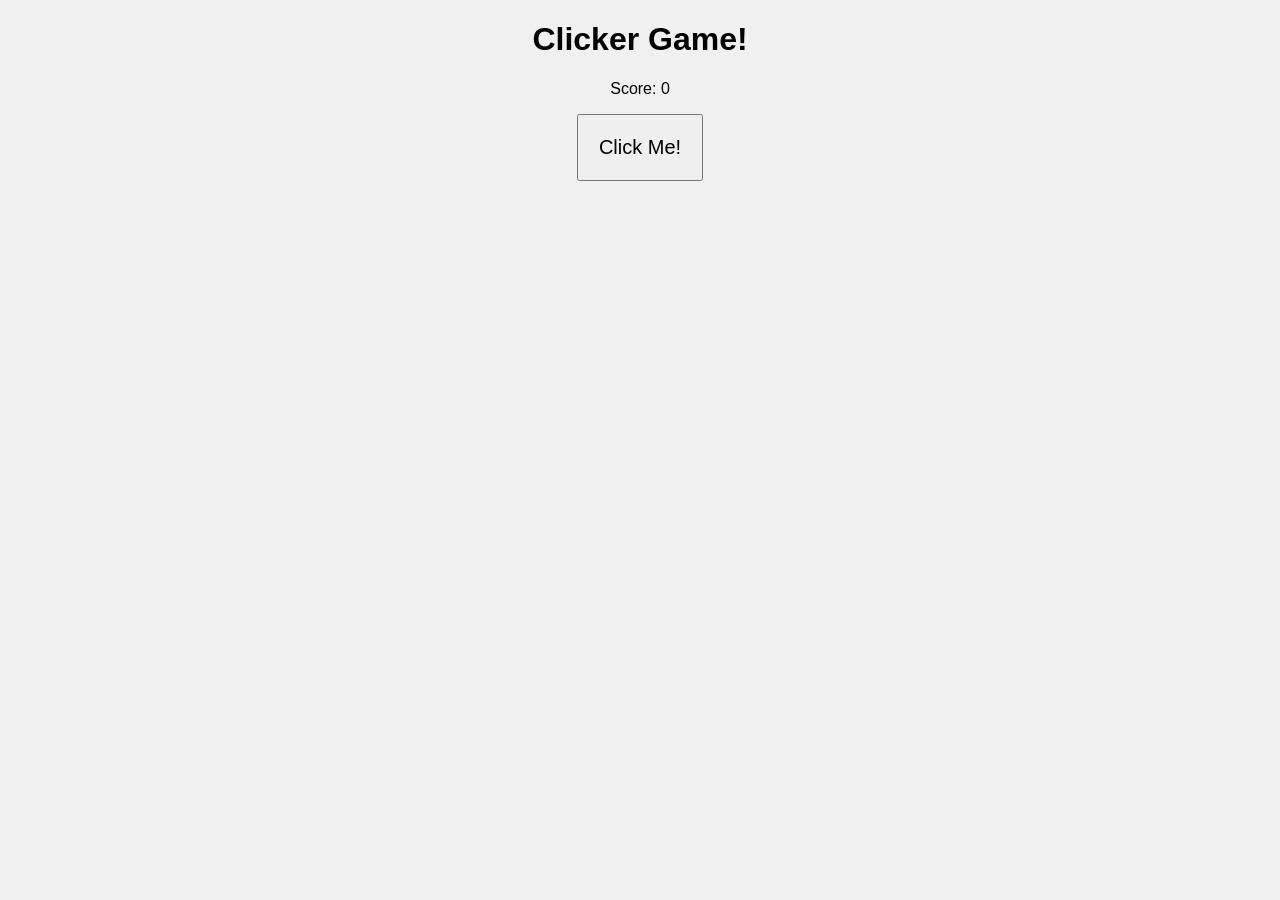
==== index.html @ 69c6cfbe "Create index.html" ====
<!DOCTYPE html>
<html>
<head>
    <title>My Mini Game</title>
    <style>
        body { text-align: center; font-family: sans-serif; background: #f0f0f0; }
        button { padding: 20px; font-size: 20px; cursor: pointer; }
    </style>
</head>
<body>
    <h1>Clicker Game!</h1>
    <p>Score: <span id="score">0</span></p>
    <button onclick="updateScore()">Click Me!</button>

    <script>
        let count = 0;
        function updateScore() {
            count++;
            document.getElementById('score').innerText = count;
        }
    </script>
</body>
</html>
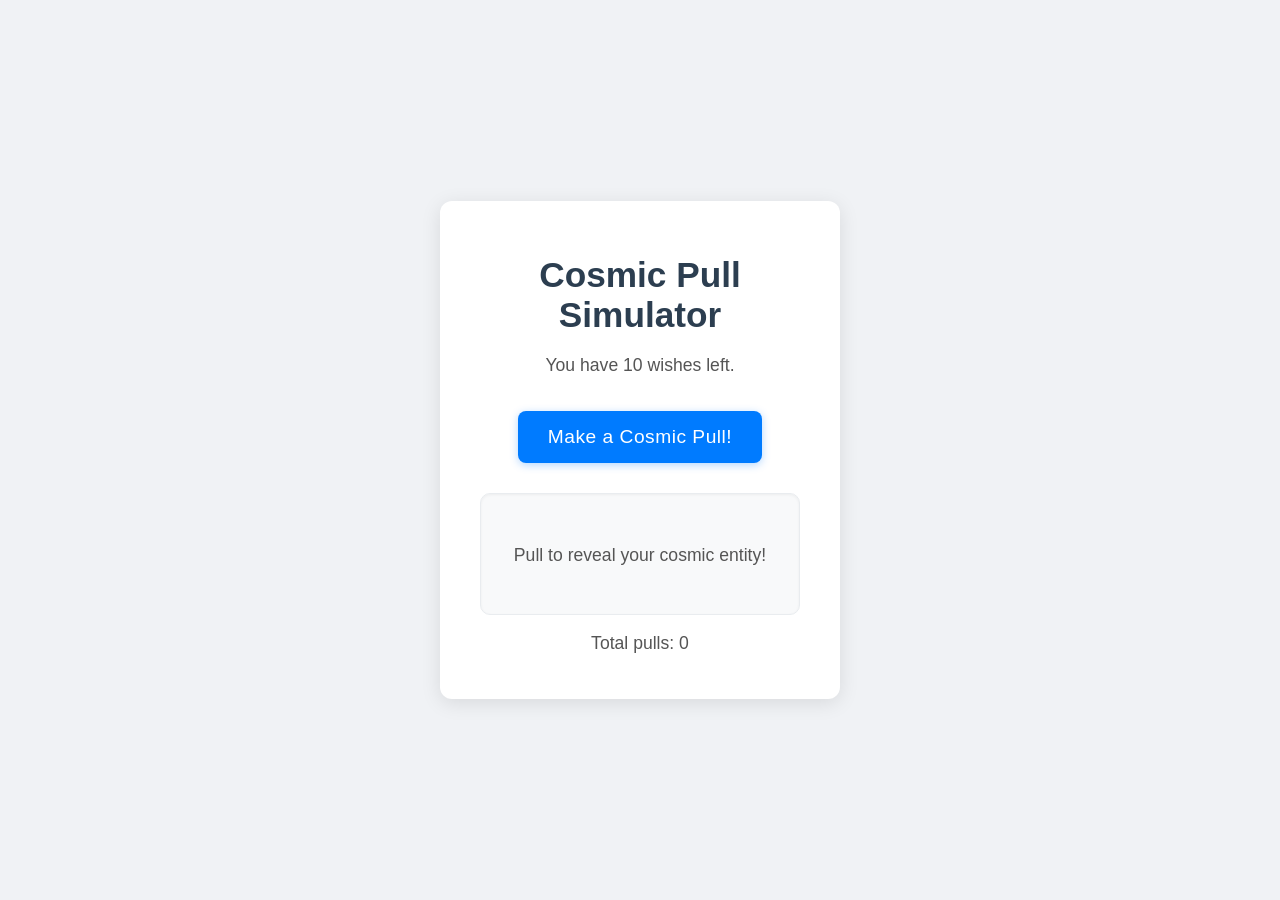
==== commit 9eb0839b: "Update index.html" ====
--- a/index.html
+++ b/index.html
@@ -1,23 +1,265 @@
 <!DOCTYPE html>
 <html>
 <head>
-    <title>My Mini Game</title>
+    <title>Wishing Calculus</title>
     <style>
-        body { text-align: center; font-family: sans-serif; background: #f0f0f0; }
-        button { padding: 20px; font-size: 20px; cursor: pointer; }
+        body {
+            font-family: 'Segoe UI', Roboto, Helvetica, Arial, sans-serif;
+            display: flex;
+            flex-direction: column;
+            align-items: center;
+            justify-content: center;
+            min-height: 100vh;
+            background-color: #f0f2f5; /* Clean modern background */
+            color: #333;
+            margin: 0;
+            overflow: hidden; /* For particle effects */
+        }
+        .container {
+            background-color: #ffffff;
+            border-radius: 12px;
+            box-shadow: 0 4px 20px rgba(0, 0, 0, 0.1);
+            padding: 30px 40px;
+            text-align: center;
+            max-width: 400px;
+            width: 90%;
+            position: relative; /* For item display */
+            box-sizing: border-box;
+        }
+        h1 {
+            color: #2c3e50;
+            font-size: 2.2em;
+            margin-bottom: 20px;
+            font-weight: 600;
+        }
+        p {
+            font-size: 1.1em;
+            margin-bottom: 15px;
+            color: #555;
+        }
+        button {
+            background-color: #007bff;
+            color: white;
+            padding: 15px 30px;
+            border: none;
+            border-radius: 8px;
+            font-size: 1.2em;
+            cursor: pointer;
+            transition: background-color 0.3s ease, transform 0.1s ease;
+            margin-top: 20px;
+            font-weight: 500;
+            letter-spacing: 0.5px;
+            box-shadow: 0 2px 8px rgba(0, 123, 255, 0.3);
+        }
+        button:hover {
+            background-color: #0056b3;
+            transform: translateY(-1px);
+        }
+        button:active {
+            transform: translateY(1px);
+        }
+        #result {
+            margin-top: 30px;
+            padding: 20px;
+            border-radius: 10px;
+            min-height: 80px;
+            display: flex;
+            flex-direction: column;
+            justify-content: center;
+            align-items: center;
+            background-color: #f8f9fa;
+            border: 1px solid #e9ecef;
+            box-shadow: inset 0 1px 3px rgba(0, 0, 0, 0.05);
+            transition: all 0.5s ease-out; /* Smooth transition for result changes */
+        }
+        .item-name {
+            font-size: 1.8em;
+            font-weight: bold;
+            margin-bottom: 8px;
+            animation: fadeInScale 0.6s ease-out; /* Animation for item reveal */
+        }
+        .item-rarity {
+            font-size: 1.1em;
+            color: #777;
+            font-style: italic;
+            animation: fadeIn 0.8s ease-out;
+        }
+        /* Rarity colors */
+        .common { color: #6c757d; } /* Grey */
+        .uncommon { color: #28a745; } /* Green */
+        .rare { color: #17a2b8; } /* Cyan */
+        .epic { color: #6f42c1; } /* Purple */
+        .legendary { color: #ffc107; } /* Gold */
+        .mythic { color: #dc3545; } /* Red - Super Rare */
+
+        /* Particle Effects (CSS only for simplicity) */
+        .particle-container {
+            position: absolute;
+            top: 0;
+            left: 0;
+            width: 100%;
+            height: 100%;
+            pointer-events: none; /* Allows clicks to pass through */
+            overflow: hidden;
+            z-index: 0;
+        }
+        .particle {
+            position: absolute;
+            background-color: currentColor; /* Inherits color from parent */
+            border-radius: 50%;
+            opacity: 0;
+            animation: particleFadeOut 1s forwards ease-out;
+        }
+
+        @keyframes fadeInScale {
+            from { opacity: 0; transform: scale(0.8); }
+            to { opacity: 1; transform: scale(1); }
+        }
+        @keyframes fadeIn {
+            from { opacity: 0; }
+            to { opacity: 1; }
+        }
+        @keyframes particleFadeOut {
+            0% { opacity: 1; transform: translateY(0) scale(1); }
+            100% { opacity: 0; transform: translateY(-50px) scale(0); }
+        }
     </style>
 </head>
 <body>
-    <h1>Clicker Game!</h1>
-    <p>Score: <span id="score">0</span></p>
-    <button onclick="updateScore()">Click Me!</button>
+    <div class="container">
+        <h1>Cosmic Pull Simulator</h1>
+        <p>You have <span id="wishes">10</span> wishes left.</p>
+        <button id="pullButton">Make a Cosmic Pull!</button>
+        
+        <div id="result">
+            <p>Pull to reveal your cosmic entity!</p>
+        </div>
+        <p id="totalPulls">Total pulls: 0</p>
+    </div>
+
+    <div class="particle-container"></div>
 
     <script>
-        let count = 0;
-        function updateScore() {
-            count++;
-            document.getElementById('score').innerText = count;
-        }
+        const wishesSpan = document.getElementById('wishes');
+        const pullButton = document.getElementById('pullButton');
+        const resultDiv = document.getElementById('result');
+        const totalPullsSpan = document.getElementById('totalPulls');
+        const particleContainer = document.querySelector('.particle-container');
+
+        let wishesLeft = 10;
+        let totalPulls = 0;
+
+        // Define items with their rarity
+        const items = [
+            // Common (60%)
+            { name: "Dust Cloud", rarity: "Common", color: "common" },
+            { name: "Asteroid Field", rarity: "Common", color: "common" },
+            { name: "Distant Comet", rarity: "Common", color: "common" },
+            { name: "Faint Pulsar", rarity: "Common", color: "common" },
+            // Uncommon (25%)
+            { name: "Nebula Stream", rarity: "Uncommon", color: "uncommon" },
+            { name: "Lunar Fragment", rarity: "Uncommon", color: "uncommon" },
+            { name: "Gas Giant Moon", rarity: "Uncommon", color: "uncommon" },
+            // Rare (10%)
+            { name: "Rogue Planet", rarity: "Rare", color: "rare" },
+            { name: "Binary Star System", rarity: "Rare", color: "rare" },
+            // Epic (4%)
+            { name: "Supernova Remnant", rarity: "Epic", color: "epic" },
+            { name: "Proto-Galaxy", rarity: "Epic", color: "epic" },
+            // Legendary (0.9%)
+            { name: "Singularity Fragment", rarity: "Legendary", color: "legendary" },
+            // Mythic (0.1%) - The "system beating" item!
+            { name: "Cosmic Seed of Creation", rarity: "Mythic", color: "mythic" }
+        ];
+
+        function makeCosmicPull() {
+            if (wishesLeft <= 0) {
+                pullButton.disabled = true;
+                pullButton.textContent = "No Wishes Left!";
+                return;
+            }
+
+            wishesLeft--;
+            totalPulls++;
+            wishesSpan.textContent = wishesLeft;
+            totalPullsSpan.textContent = `Total pulls: ${totalPulls}`;
+
+            let pulledItem = getRandomItemByRarity();
+            
+            resultDiv.innerHTML = `
+                <span class="item-name ${pulledItem.color}">${pulledItem.name}</span>
+                <span class="item-rarity">Rarity: ${pulledItem.rarity}</span>
+            `;
+            
+            // Generate particle effects at the pull button's position
+            createParticles(pullButton.getBoundingClientRect(), pulledItem.color);
+
+            if (wishesLeft === 0) {
+                pullButton.disabled = true;
+                pullButton.textContent = "No Wishes Left!";
+            }
+        }
+
+        function getRandomItemByRarity() {
+            const rand = Math.random() * 100; // 0 to 99.99...
+            
+            if (rand < 0.1) return getItemByName("Cosmic Seed of Creation"); // 0.1%
+            if (rand < 1) return getItemByName("Singularity Fragment"); // 0.9% + 0.1% = 1%
+            if (rand < 5) return getRandomItemByRarityGroup("Epic"); // 4% + 1% = 5%
+            if (rand < 15) return getRandomItemByRarityGroup("Rare"); // 10% + 5% = 15%
+            if (rand < 40) return getRandomItemByRarityGroup("Uncommon"); // 25% + 15% = 40%
+            return getRandomItemByRarityGroup("Common"); // 60% + 40% = 100%
+        }
+
+        function getItemByName(name) {
+            return items.find(item => item.name === name);
+        }
+
+        function getRandomItemByRarityGroup(rarity) {
+            const group = items.filter(item => item.rarity === rarity);
+            return group[Math.floor(Math.random() * group.length)];
+        }
+
+        function createParticles(rect, rarityColorClass) {
+            const numParticles = 15; // More particles for more impact
+            const color = getComputedStyle(document.documentElement).getPropertyValue(`--${rarityColorClass}-color`) || getComputedStyle(resultDiv).getPropertyValue(`color`); // Try to get CSS variable or default
+            
+            for (let i = 0; i < numParticles; i++) {
+                const particle = document.createElement('div');
+                particle.className = 'particle';
+                particle.style.width = particle.style.height = `${Math.random() * 8 + 4}px`; // Size 4-12px
+                
+                // Position particles near the button, not just top-left
+                particle.style.left = `${rect.left + rect.width / 2 + (Math.random() - 0.5) * rect.width}px`;
+                particle.style.top = `${rect.top + rect.height / 2 + (Math.random() - 0.5) * rect.height}px`;
+
+                // Set particle color based on item rarity
+                // This is a bit tricky with dynamic CSS classes, so let's map them explicitly
+                let particleColor = '#6c757d'; // Default common color
+                switch(rarityColorClass) {
+                    case 'uncommon': particleColor = '#28a745'; break;
+                    case 'rare': particleColor = '#17a2b8'; break;
+                    case 'epic': particleColor = '#6f42c1'; break;
+                    case 'legendary': particleColor = '#ffc107'; break;
+                    case 'mythic': particleColor = '#dc3545'; break;
+                }
+                particle.style.backgroundColor = particleColor;
+
+                // Add a random duration and delay for varied animation
+                particle.style.animationDuration = `${Math.random() * 0.7 + 0.8}s`; // 0.8s to 1.5s
+                particle.style.animationDelay = `${Math.random() * 0.1}s`; // Small random delay
+                
+                particleContainer.appendChild(particle);
+
+                // Remove particle after animation to prevent DOM clutter
+                particle.addEventListener('animationend', () => particle.remove());
+            }
+        }
+
+        pullButton.addEventListener('click', makeCosmicPull);
+
+        // Set initial wishes display
+        wishesSpan.textContent = wishesLeft;
     </script>
 </body>
 </html>
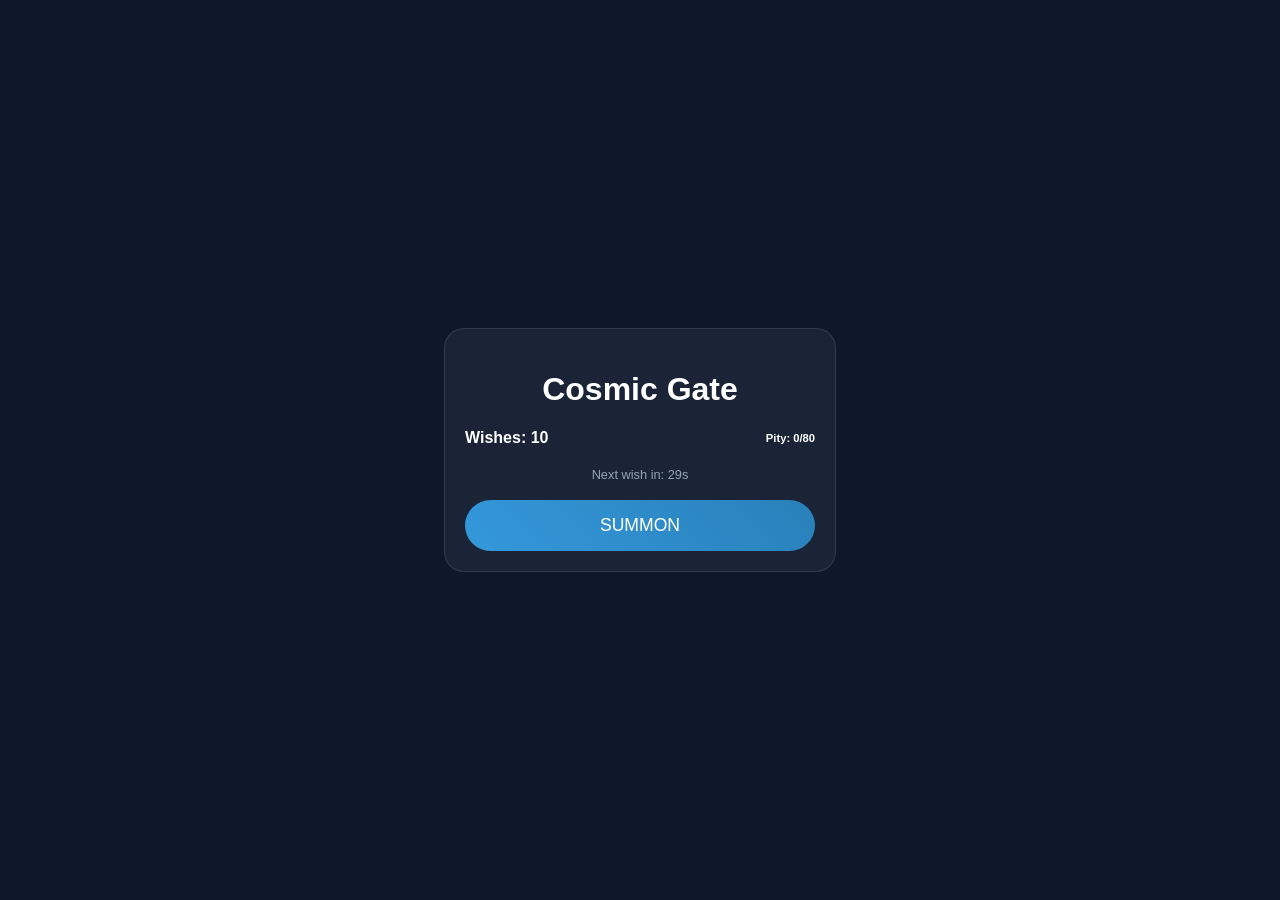
==== commit 152c8151: "Update index.html" ====
--- a/index.html
+++ b/index.html
@@ -1,265 +1,156 @@
 <!DOCTYPE html>
-<html>
+<html lang="en">
 <head>
-    <title>Wishing Calculus</title>
+    <meta charset="UTF-8">
+    <title>Cosmic Gate: Summoner</title>
     <style>
+        :root {
+            --common: #b2bec3; --rare: #0984e3; --epic: #6c5ce7; --legendary: #fdcb6e; --mythic: #d63031;
+            --order: #74b9ff; --chaos: #a29bfe; --creation: #55efc4; --destruction: #ff7675;
+        }
         body {
-            font-family: 'Segoe UI', Roboto, Helvetica, Arial, sans-serif;
-            display: flex;
-            flex-direction: column;
-            align-items: center;
-            justify-content: center;
-            min-height: 100vh;
-            background-color: #f0f2f5; /* Clean modern background */
-            color: #333;
-            margin: 0;
-            overflow: hidden; /* For particle effects */
+            font-family: 'Segoe UI', sans-serif; background: #0f172a; color: white;
+            display: flex; flex-direction: column; align-items: center; justify-content: center;
+            min-height: 100vh; margin: 0; overflow: hidden;
         }
-        .container {
-            background-color: #ffffff;
-            border-radius: 12px;
-            box-shadow: 0 4px 20px rgba(0, 0, 0, 0.1);
-            padding: 30px 40px;
-            text-align: center;
-            max-width: 400px;
-            width: 90%;
-            position: relative; /* For item display */
-            box-sizing: border-box;
+        .ui-panel {
+            background: rgba(30, 41, 59, 0.8); padding: 20px; border-radius: 20px;
+            backdrop-filter: blur(10px); border: 1px solid rgba(255,255,255,0.1);
+            text-align: center; width: 350px; z-index: 10;
         }
-        h1 {
-            color: #2c3e50;
-            font-size: 2.2em;
-            margin-bottom: 20px;
-            font-weight: 600;
+        .stats { display: flex; justify-content: space-between; margin-bottom: 20px; font-weight: bold; }
+        .timer { font-size: 0.8em; color: #94a3b8; }
+        
+        button {
+            background: linear-gradient(45deg, #3498db, #2980b9); color: white;
+            border: none; padding: 15px 30px; border-radius: 50px; cursor: pointer;
+            font-size: 1.1em; transition: 0.3s; width: 100%;
         }
-        p {
-            font-size: 1.1em;
-            margin-bottom: 15px;
-            color: #555;
+        button:disabled { background: #475569; cursor: not-allowed; }
+
+        /* The Summoning Animation */
+        #gate {
+            position: fixed; top: 0; left: 0; width: 100%; height: 100%;
+            display: none; align-items: center; justify-content: center;
+            z-index: 100; transition: 0.5s;
         }
-        button {
-            background-color: #007bff;
-            color: white;
-            padding: 15px 30px;
-            border: none;
-            border-radius: 8px;
-            font-size: 1.2em;
-            cursor: pointer;
-            transition: background-color 0.3s ease, transform 0.1s ease;
-            margin-top: 20px;
-            font-weight: 500;
-            letter-spacing: 0.5px;
-            box-shadow: 0 2px 8px rgba(0, 123, 255, 0.3);
+        .character-card {
+            background: white; color: #1e293b; padding: 30px; border-radius: 15px;
+            text-align: center; transform: scale(0.5); opacity: 0;
+            transition: 0.5s cubic-bezier(0.175, 0.885, 0.32, 1.275);
         }
-        button:hover {
-            background-color: #0056b3;
-            transform: translateY(-1px);
-        }
-        button:active {
-            transform: translateY(1px);
-        }
-        #result {
-            margin-top: 30px;
-            padding: 20px;
-            border-radius: 10px;
-            min-height: 80px;
-            display: flex;
-            flex-direction: column;
-            justify-content: center;
-            align-items: center;
-            background-color: #f8f9fa;
-            border: 1px solid #e9ecef;
-            box-shadow: inset 0 1px 3px rgba(0, 0, 0, 0.05);
-            transition: all 0.5s ease-out; /* Smooth transition for result changes */
-        }
-        .item-name {
-            font-size: 1.8em;
-            font-weight: bold;
-            margin-bottom: 8px;
-            animation: fadeInScale 0.6s ease-out; /* Animation for item reveal */
-        }
-        .item-rarity {
-            font-size: 1.1em;
-            color: #777;
-            font-style: italic;
-            animation: fadeIn 0.8s ease-out;
-        }
-        /* Rarity colors */
-        .common { color: #6c757d; } /* Grey */
-        .uncommon { color: #28a745; } /* Green */
-        .rare { color: #17a2b8; } /* Cyan */
-        .epic { color: #6f42c1; } /* Purple */
-        .legendary { color: #ffc107; } /* Gold */
-        .mythic { color: #dc3545; } /* Red - Super Rare */
-
-        /* Particle Effects (CSS only for simplicity) */
-        .particle-container {
-            position: absolute;
-            top: 0;
-            left: 0;
-            width: 100%;
-            height: 100%;
-            pointer-events: none; /* Allows clicks to pass through */
-            overflow: hidden;
-            z-index: 0;
-        }
-        .particle {
-            position: absolute;
-            background-color: currentColor; /* Inherits color from parent */
-            border-radius: 50%;
-            opacity: 0;
-            animation: particleFadeOut 1s forwards ease-out;
-        }
-
-        @keyframes fadeInScale {
-            from { opacity: 0; transform: scale(0.8); }
-            to { opacity: 1; transform: scale(1); }
-        }
-        @keyframes fadeIn {
-            from { opacity: 0; }
-            to { opacity: 1; }
-        }
-        @keyframes particleFadeOut {
-            0% { opacity: 1; transform: translateY(0) scale(1); }
-            100% { opacity: 0; transform: translateY(-50px) scale(0); }
-        }
+        .active-card { transform: scale(1); opacity: 1; }
+        
+        .type-badge { padding: 4px 10px; border-radius: 5px; font-size: 0.8em; color: white; margin-top: 10px; display: inline-block; }
     </style>
 </head>
 <body>
-    <div class="container">
-        <h1>Cosmic Pull Simulator</h1>
-        <p>You have <span id="wishes">10</span> wishes left.</p>
-        <button id="pullButton">Make a Cosmic Pull!</button>
-        
-        <div id="result">
-            <p>Pull to reveal your cosmic entity!</p>
+
+    <div class="ui-panel">
+        <h1>Cosmic Gate</h1>
+        <div class="stats">
+            <span>Wishes: <span id="wishCount">10</span></span>
+            <span id="pityCount" style="font-size: 0.7em; align-self: center;">Pity: 0/80</span>
         </div>
-        <p id="totalPulls">Total pulls: 0</p>
+        <div class="timer">Next wish in: <span id="timerText">30s</span></div>
+        <br>
+        <button id="pullBtn" onclick="summon()">SUMMON</button>
     </div>
 
-    <div class="particle-container"></div>
+    <div id="gate">
+        <div id="card" class="character-card">
+            <h2 id="resultName">???</h2>
+            <div id="resultType" class="type-badge">TYPE</div>
+            <p id="resultRarity">Rarity</p>
+            <button onclick="closeGate()" style="margin-top:20px; padding:10px;">Confirm</button>
+        </div>
+    </div>
 
-    <script>
-        const wishesSpan = document.getElementById('wishes');
-        const pullButton = document.getElementById('pullButton');
-        const resultDiv = document.getElementById('result');
-        const totalPullsSpan = document.getElementById('totalPulls');
-        const particleContainer = document.querySelector('.particle-container');
+<script>
+    // DATA
+    const data = {
+        characters: [
+            { name: "Senzuku Sakuri", type: "Order", rank: 5 }, { name: "Kasumi Kurogane", type: "Chaos", rank: 5 },
+            { name: "Noriko Hoshino", type: "Creation", rank: 5 }, { name: "Rogu Kurai", type: "Destruction", rank: 5 },
+            { name: "Caleb Lukas", type: "Order", rank: 4 }, { name: "Rin Vance", type: "Chaos", rank: 4 },
+            { name: "Hinari Shirogane", type: "Destruction", rank: 4 }, { name: "Kathleen Damascus", type: "Creation", rank: 4 }
+        ],
+        weapons: [
+            { name: "Binding Contract", type: "Order", rank: 3 }, { name: "Dimension Restriction", type: "Order", rank: 3 },
+            { name: "Absolute Lock", type: "Order", rank: 3 }, { name: "Perfect Interval", type: "Order", rank: 3 },
+            { name: "Multiple Existence", type: "Chaos", rank: 3 }, { name: "Dimension Expansion", type: "Chaos", rank: 3 },
+            { name: "Reaction Modification", type: "Chaos", rank: 3 }, { name: "Instability Surge", type: "Chaos", rank: 3 },
+            { name: "Wu Summoning", type: "Creation", rank: 3 }, { name: "Dimension Creation", type: "Creation", rank: 3 },
+            { name: "Puppeteer", type: "Creation", rank: 3 }, { name: "Constellation Link", type: "Creation", rank: 3 },
+            { name: "Final Merge", type: "Destruction", rank: 3 }, { name: "Dimension Overload", type: "Destruction", rank: 3 },
+            { name: "Precise Collapsion", type: "Destruction", rank: 3 }, { name: "Extreme Rupture", type: "Destruction", rank: 3 }
+        ]
+    };
 
-        let wishesLeft = 10;
-        let totalPulls = 0;
+    let wishes = 10;
+    let pity = 0;
+    let fourStarPity = 0;
+    let timeLeft = 30;
 
-        // Define items with their rarity
-        const items = [
-            // Common (60%)
-            { name: "Dust Cloud", rarity: "Common", color: "common" },
-            { name: "Asteroid Field", rarity: "Common", color: "common" },
-            { name: "Distant Comet", rarity: "Common", color: "common" },
-            { name: "Faint Pulsar", rarity: "Common", color: "common" },
-            // Uncommon (25%)
-            { name: "Nebula Stream", rarity: "Uncommon", color: "uncommon" },
-            { name: "Lunar Fragment", rarity: "Uncommon", color: "uncommon" },
-            { name: "Gas Giant Moon", rarity: "Uncommon", color: "uncommon" },
-            // Rare (10%)
-            { name: "Rogue Planet", rarity: "Rare", color: "rare" },
-            { name: "Binary Star System", rarity: "Rare", color: "rare" },
-            // Epic (4%)
-            { name: "Supernova Remnant", rarity: "Epic", color: "epic" },
-            { name: "Proto-Galaxy", rarity: "Epic", color: "epic" },
-            // Legendary (0.9%)
-            { name: "Singularity Fragment", rarity: "Legendary", color: "legendary" },
-            // Mythic (0.1%) - The "system beating" item!
-            { name: "Cosmic Seed of Creation", rarity: "Mythic", color: "mythic" }
-        ];
+    // TIMER SYSTEM
+    setInterval(() => {
+        timeLeft--;
+        if(timeLeft <= 0) {
+            wishes++;
+            timeLeft = 30;
+            updateUI();
+        }
+        document.getElementById('timerText').innerText = timeLeft + "s";
+    }, 1000);
 
-        function makeCosmicPull() {
-            if (wishesLeft <= 0) {
-                pullButton.disabled = true;
-                pullButton.textContent = "No Wishes Left!";
-                return;
-            }
+    function updateUI() {
+        document.getElementById('wishCount').innerText = wishes;
+        document.getElementById('pityCount').innerText = `Pity: ${pity}/80`;
+    }
 
-            wishesLeft--;
-            totalPulls++;
-            wishesSpan.textContent = wishesLeft;
-            totalPullsSpan.textContent = `Total pulls: ${totalPulls}`;
+    // SUMMON SYSTEM
+    function summon() {
+        if(wishes < 1) return;
+        wishes--;
+        pity++;
+        fourStarPity++;
+        updateUI();
 
-            let pulledItem = getRandomItemByRarity();
-            
-            resultDiv.innerHTML = `
-                <span class="item-name ${pulledItem.color}">${pulledItem.name}</span>
-                <span class="item-rarity">Rarity: ${pulledItem.rarity}</span>
-            `;
-            
-            // Generate particle effects at the pull button's position
-            createParticles(pullButton.getBoundingClientRect(), pulledItem.color);
+        let result;
+        let roll = Math.random() * 100;
 
-            if (wishesLeft === 0) {
-                pullButton.disabled = true;
-                pullButton.textContent = "No Wishes Left!";
-            }
-        }
+        // Pity Logic
+        if(pity >= 80) { result = getRand(data.characters.filter(c => c.rank === 5)); pity = 0; }
+        else if(fourStarPity >= 10) { result = getRand(data.characters.filter(c => c.rank === 4)); fourStarPity = 0; }
+        else if(roll < 1.6) { result = getRand(data.characters.filter(c => c.rank === 5)); pity = 0; }
+        else if(roll < 12) { result = getRand(data.characters.filter(c => c.rank === 4)); fourStarPity = 0; }
+        else { result = getRand(data.weapons); }
 
-        function getRandomItemByRarity() {
-            const rand = Math.random() * 100; // 0 to 99.99...
-            
-            if (rand < 0.1) return getItemByName("Cosmic Seed of Creation"); // 0.1%
-            if (rand < 1) return getItemByName("Singularity Fragment"); // 0.9% + 0.1% = 1%
-            if (rand < 5) return getRandomItemByRarityGroup("Epic"); // 4% + 1% = 5%
-            if (rand < 15) return getRandomItemByRarityGroup("Rare"); // 10% + 5% = 15%
-            if (rand < 40) return getRandomItemByRarityGroup("Uncommon"); // 25% + 15% = 40%
-            return getRandomItemByRarityGroup("Common"); // 60% + 40% = 100%
-        }
+        showAnimation(result);
+    }
 
-        function getItemByName(name) {
-            return items.find(item => item.name === name);
-        }
+    function getRand(arr) { return arr[Math.floor(Math.random() * arr.length)]; }
 
-        function getRandomItemByRarityGroup(rarity) {
-            const group = items.filter(item => item.rarity === rarity);
-            return group[Math.floor(Math.random() * group.length)];
-        }
+    function showAnimation(item) {
+        const gate = document.getElementById('gate');
+        const card = document.getElementById('card');
+        const colors = { 3: '#0984e3', 4: '#6c5ce7', 5: '#fdcb6e' };
+        
+        gate.style.display = 'flex';
+        gate.style.background = colors[item.rank];
+        
+        document.getElementById('resultName').innerText = item.name;
+        document.getElementById('resultRarity').innerText = "⭐".repeat(item.rank);
+        document.getElementById('resultType').innerText = item.type;
+        document.getElementById('resultType').style.backgroundColor = `var(--${item.type.toLowerCase()})`;
 
-        function createParticles(rect, rarityColorClass) {
-            const numParticles = 15; // More particles for more impact
-            const color = getComputedStyle(document.documentElement).getPropertyValue(`--${rarityColorClass}-color`) || getComputedStyle(resultDiv).getPropertyValue(`color`); // Try to get CSS variable or default
-            
-            for (let i = 0; i < numParticles; i++) {
-                const particle = document.createElement('div');
-                particle.className = 'particle';
-                particle.style.width = particle.style.height = `${Math.random() * 8 + 4}px`; // Size 4-12px
-                
-                // Position particles near the button, not just top-left
-                particle.style.left = `${rect.left + rect.width / 2 + (Math.random() - 0.5) * rect.width}px`;
-                particle.style.top = `${rect.top + rect.height / 2 + (Math.random() - 0.5) * rect.height}px`;
+        setTimeout(() => { card.classList.add('active-card'); }, 100);
+    }
 
-                // Set particle color based on item rarity
-                // This is a bit tricky with dynamic CSS classes, so let's map them explicitly
-                let particleColor = '#6c757d'; // Default common color
-                switch(rarityColorClass) {
-                    case 'uncommon': particleColor = '#28a745'; break;
-                    case 'rare': particleColor = '#17a2b8'; break;
-                    case 'epic': particleColor = '#6f42c1'; break;
-                    case 'legendary': particleColor = '#ffc107'; break;
-                    case 'mythic': particleColor = '#dc3545'; break;
-                }
-                particle.style.backgroundColor = particleColor;
-
-                // Add a random duration and delay for varied animation
-                particle.style.animationDuration = `${Math.random() * 0.7 + 0.8}s`; // 0.8s to 1.5s
-                particle.style.animationDelay = `${Math.random() * 0.1}s`; // Small random delay
-                
-                particleContainer.appendChild(particle);
-
-                // Remove particle after animation to prevent DOM clutter
-                particle.addEventListener('animationend', () => particle.remove());
-            }
-        }
-
-        pullButton.addEventListener('click', makeCosmicPull);
-
-        // Set initial wishes display
-        wishesSpan.textContent = wishesLeft;
-    </script>
+    function closeGate() {
+        document.getElementById('gate').style.display = 'none';
+        document.getElementById('card').classList.remove('active-card');
+    }
+</script>
 </body>
 </html>
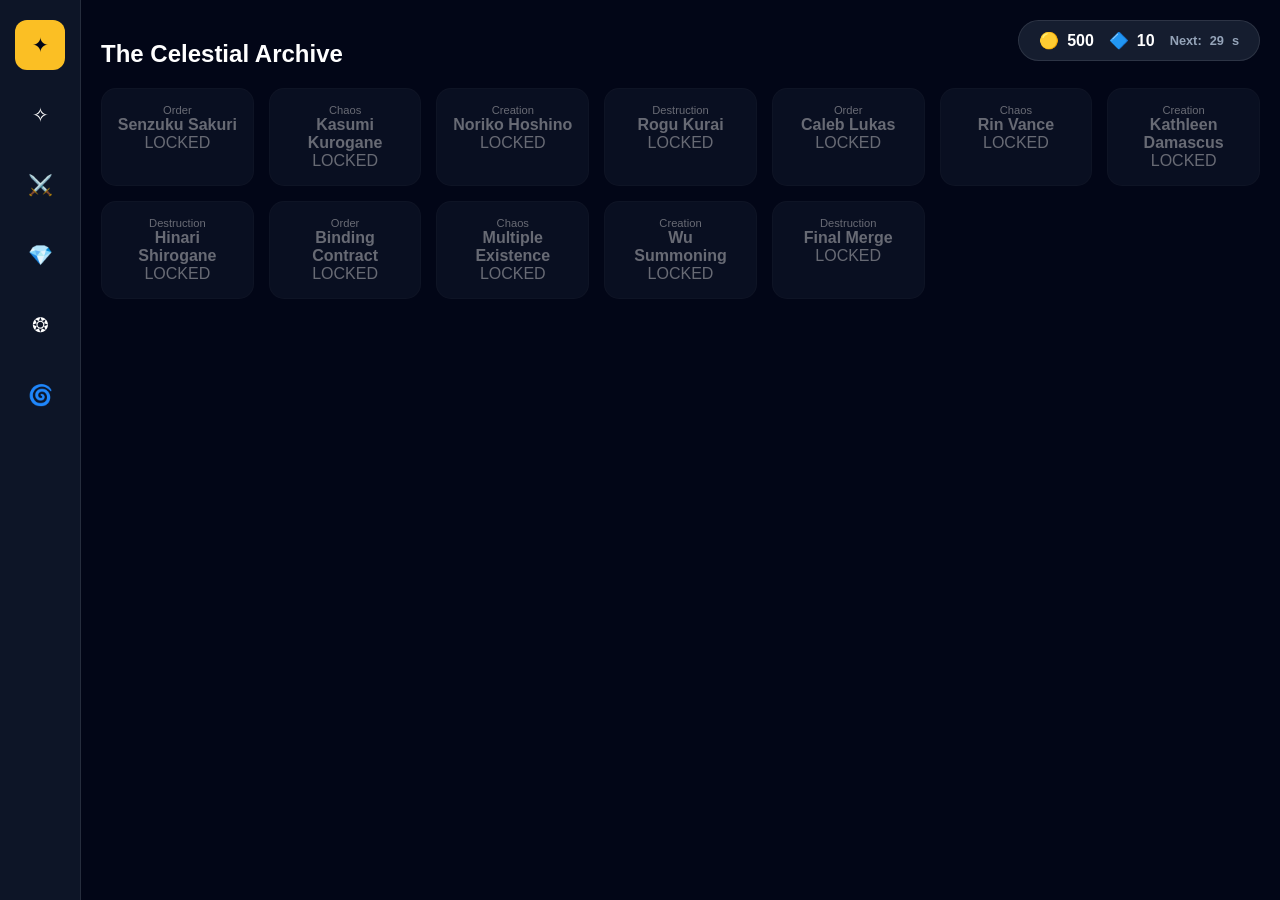
==== commit c26530ff: "Update index.html" ====
--- a/index.html
+++ b/index.html
@@ -2,155 +2,283 @@
 <html lang="en">
 <head>
     <meta charset="UTF-8">
-    <title>Cosmic Gate: Summoner</title>
+    <meta name="viewport" content="width=device-width, initial-scale=1.0">
+    <title>Cosmic Gate: Ascension</title>
     <style>
         :root {
-            --common: #b2bec3; --rare: #0984e3; --epic: #6c5ce7; --legendary: #fdcb6e; --mythic: #d63031;
-            --order: #74b9ff; --chaos: #a29bfe; --creation: #55efc4; --destruction: #ff7675;
+            --bg: #020617; --glass: rgba(30, 41, 59, 0.7); --gold: #fbbf24;
+            --order: #38bdf8; --chaos: #a78bfa; --creation: #34d399; --destruction: #fb7185;
+            --common: #94a3b8; --epic: #c084fc; --legend: #fbbf24;
         }
         body {
-            font-family: 'Segoe UI', sans-serif; background: #0f172a; color: white;
-            display: flex; flex-direction: column; align-items: center; justify-content: center;
-            min-height: 100vh; margin: 0; overflow: hidden;
-        }
-        .ui-panel {
-            background: rgba(30, 41, 59, 0.8); padding: 20px; border-radius: 20px;
-            backdrop-filter: blur(10px); border: 1px solid rgba(255,255,255,0.1);
-            text-align: center; width: 350px; z-index: 10;
-        }
-        .stats { display: flex; justify-content: space-between; margin-bottom: 20px; font-weight: bold; }
-        .timer { font-size: 0.8em; color: #94a3b8; }
+            margin: 0; font-family: 'Segoe UI', sans-serif; background: var(--bg);
+            color: white; overflow: hidden; height: 100vh; display: flex;
+        }
+        /* Side Navigation */
+        nav {
+            width: 80px; background: rgba(15, 23, 42, 0.9); border-right: 1px solid rgba(255,255,255,0.1);
+            display: flex; flex-direction: column; align-items: center; padding-top: 20px; z-index: 10;
+        }
+        .nav-item {
+            width: 50px; height: 50px; margin-bottom: 20px; cursor: pointer;
+            display: flex; align-items: center; justify-content: center;
+            border-radius: 12px; transition: 0.3s; font-size: 20px;
+        }
+        .nav-item:hover { background: rgba(255,255,255,0.1); color: var(--gold); }
+        .active-nav { background: var(--gold) !important; color: var(--bg) !important; }
+
+        /* Main Content Area */
+        main { flex: 1; position: relative; padding: 20px; overflow-y: auto; }
+        .frame { display: none; animation: fadeIn 0.4s ease-out; }
+        .active-frame { display: block; }
+
+        /* Top Bar Resources */
+        .top-bar {
+            position: absolute; top: 20px; right: 20px; display: flex; gap: 15px;
+            background: var(--glass); padding: 10px 20px; border-radius: 50px;
+            backdrop-filter: blur(10px); border: 1px solid rgba(255,255,255,0.1); z-index: 5;
+        }
+        .res { display: flex; align-items: center; gap: 8px; font-weight: bold; }
+
+        /* Celestial UI Elements */
+        .card-grid { display: grid; grid-template-columns: repeat(auto-fill, minmax(140px, 1fr)); gap: 15px; }
+        .item-card {
+            background: var(--glass); padding: 15px; border-radius: 15px; border: 1px solid rgba(255,255,255,0.05);
+            text-align: center; position: relative;
+        }
+        .rarity-5 { border-color: var(--gold); box-shadow: 0 0 15px rgba(251, 191, 36, 0.2); }
         
         button {
-            background: linear-gradient(45deg, #3498db, #2980b9); color: white;
-            border: none; padding: 15px 30px; border-radius: 50px; cursor: pointer;
-            font-size: 1.1em; transition: 0.3s; width: 100%;
-        }
-        button:disabled { background: #475569; cursor: not-allowed; }
-
-        /* The Summoning Animation */
-        #gate {
-            position: fixed; top: 0; left: 0; width: 100%; height: 100%;
-            display: none; align-items: center; justify-content: center;
-            z-index: 100; transition: 0.5s;
-        }
-        .character-card {
-            background: white; color: #1e293b; padding: 30px; border-radius: 15px;
-            text-align: center; transform: scale(0.5); opacity: 0;
-            transition: 0.5s cubic-bezier(0.175, 0.885, 0.32, 1.275);
-        }
-        .active-card { transform: scale(1); opacity: 1; }
+            background: linear-gradient(135deg, #6366f1, #a855f7); color: white;
+            border: none; padding: 12px 24px; border-radius: 10px; cursor: pointer;
+            font-weight: bold; transition: 0.2s;
+        }
+        button:hover { transform: scale(1.05); filter: brightness(1.2); }
+        button:disabled { background: #475569; opacity: 0.5; }
+
+        /* Animations */
+        @keyframes fadeIn { from { opacity: 0; transform: translateY(10px); } to { opacity: 1; transform: translateY(0); } }
         
-        .type-badge { padding: 4px 10px; border-radius: 5px; font-size: 0.8em; color: white; margin-top: 10px; display: inline-block; }
+        /* The Summon Gate overlay */
+        #summon-overlay {
+            position: fixed; top:0; left:0; width:100%; height:100%; background: var(--bg);
+            z-index: 100; display: none; flex-direction: column; align-items: center; justify-content: center;
+        }
     </style>
 </head>
 <body>
 
-    <div class="ui-panel">
-        <h1>Cosmic Gate</h1>
-        <div class="stats">
-            <span>Wishes: <span id="wishCount">10</span></span>
-            <span id="pityCount" style="font-size: 0.7em; align-self: center;">Pity: 0/80</span>
-        </div>
-        <div class="timer">Next wish in: <span id="timerText">30s</span></div>
-        <br>
-        <button id="pullBtn" onclick="summon()">SUMMON</button>
+    <nav>
+        <div class="nav-item active-nav" onclick="showFrame(1, this)">✦</div>
+        <div class="nav-item" onclick="showFrame(2, this)">✧</div>
+        <div class="nav-item" onclick="showFrame(3, this)">⚔️</div>
+        <div class="nav-item" onclick="showFrame(4, this)">💎</div>
+        <div class="nav-item" onclick="showFrame(5, this)">❂</div>
+        <div class="nav-item" onclick="showFrame(6, this)">🌀</div>
+    </nav>
+
+    <div class="top-bar">
+        <div class="res">🟡 <span id="coins-display">0</span></div>
+        <div class="res">🔷 <span id="orbs-display">0</span></div>
+        <div class="res" style="font-size: 0.8em; color: #94a3b8;">Next: <span id="timer-display">30</span>s</div>
     </div>
 
-    <div id="gate">
-        <div id="card" class="character-card">
-            <h2 id="resultName">???</h2>
-            <div id="resultType" class="type-badge">TYPE</div>
-            <p id="resultRarity">Rarity</p>
-            <button onclick="closeGate()" style="margin-top:20px; padding:10px;">Confirm</button>
-        </div>
+    <main>
+        <div id="frame-1" class="frame active-frame">
+            <h2>The Celestial Archive</h2>
+            <div class="card-grid" id="archive-list"></div>
+        </div>
+
+        <div id="frame-2" class="frame" style="text-align: center; padding-top: 10vh;">
+            <h1 style="font-size: 3em; color: var(--gold);">HERO'S GATE</h1>
+            <p>1 Diamond Orb per Summon</p>
+            <p id="pity-ui">Pity: 0/80</p>
+            <button onclick="summon('char')">SUMMON UNIT</button>
+        </div>
+
+        <div id="frame-3" class="frame" style="text-align: center; padding-top: 10vh;">
+            <h1 style="font-size: 3em; color: var(--order);">ARMORY FORGE</h1>
+            <p>160 Golden Coins per Forge</p>
+            <button onclick="summon('weapon')">FORGE WEAPON</button>
+        </div>
+
+        <div id="frame-4" class="frame">
+            <h2>The Exchange</h2>
+            <div class="item-card" style="max-width: 300px; margin: auto;">
+                <h3>Convert Coins</h3>
+                <p>160 🟡 → 1 🔷</p>
+                <p id="cooldown-ui" style="color: var(--destruction);"></p>
+                <button id="convert-btn" onclick="convertCurrency()">Convert (Max 10)</button>
+            </div>
+        </div>
+
+        <div id="frame-5" class="frame">
+            <h2>Sanctuary of Ascension</h2>
+            <p>Select an owned unit to level up using duplicates.</p>
+            <div id="sanctuary-list" class="card-grid"></div>
+        </div>
+
+        <div id="frame-6" class="frame">
+            <h2>Rift Expeditions</h2>
+            <div id="expedition-list" style="display: flex; flex-direction: column; gap: 15px;"></div>
+        </div>
+    </main>
+
+    <div id="summon-overlay">
+        <h1 id="summon-reveal-name" style="font-size: 4em;"></h1>
+        <h3 id="summon-reveal-rarity"></h3>
+        <button onclick="closeSummon()" style="margin-top: 40px;">CONFIRM</button>
     </div>
 
 <script>
-    // DATA
-    const data = {
-        characters: [
-            { name: "Senzuku Sakuri", type: "Order", rank: 5 }, { name: "Kasumi Kurogane", type: "Chaos", rank: 5 },
-            { name: "Noriko Hoshino", type: "Creation", rank: 5 }, { name: "Rogu Kurai", type: "Destruction", rank: 5 },
-            { name: "Caleb Lukas", type: "Order", rank: 4 }, { name: "Rin Vance", type: "Chaos", rank: 4 },
-            { name: "Hinari Shirogane", type: "Destruction", rank: 4 }, { name: "Kathleen Damascus", type: "Creation", rank: 4 }
-        ],
-        weapons: [
-            { name: "Binding Contract", type: "Order", rank: 3 }, { name: "Dimension Restriction", type: "Order", rank: 3 },
-            { name: "Absolute Lock", type: "Order", rank: 3 }, { name: "Perfect Interval", type: "Order", rank: 3 },
-            { name: "Multiple Existence", type: "Chaos", rank: 3 }, { name: "Dimension Expansion", type: "Chaos", rank: 3 },
-            { name: "Reaction Modification", type: "Chaos", rank: 3 }, { name: "Instability Surge", type: "Chaos", rank: 3 },
-            { name: "Wu Summoning", type: "Creation", rank: 3 }, { name: "Dimension Creation", type: "Creation", rank: 3 },
-            { name: "Puppeteer", type: "Creation", rank: 3 }, { name: "Constellation Link", type: "Creation", rank: 3 },
-            { name: "Final Merge", type: "Destruction", rank: 3 }, { name: "Dimension Overload", type: "Destruction", rank: 3 },
-            { name: "Precise Collapsion", type: "Destruction", rank: 3 }, { name: "Extreme Rupture", type: "Destruction", rank: 3 }
-        ]
+    // --- GAME DATA ---
+    const CHARACTERS = [
+        { id: 'sen', name: "Senzuku Sakuri", type: "Order", stars: 5, hp: 1200, dmg: 150 },
+        { id: 'kas', name: "Kasumi Kurogane", type: "Chaos", stars: 5, hp: 1000, dmg: 180 },
+        { id: 'nor', name: "Noriko Hoshino", type: "Creation", stars: 5, hp: 1100, dmg: 160 },
+        { id: 'rog', name: "Rogu Kurai", type: "Destruction", stars: 5, hp: 900, dmg: 210 },
+        { id: 'cal', name: "Caleb Lukas", type: "Order", stars: 4, hp: 850, dmg: 110 },
+        { id: 'rin', name: "Rin Vance", type: "Chaos", stars: 4, hp: 750, dmg: 130 },
+        { id: 'kat', name: "Kathleen Damascus", type: "Creation", stars: 4, hp: 900, dmg: 105 },
+        { id: 'hin', name: "Hinari Shirogane", type: "Destruction", stars: 4, hp: 700, dmg: 145 }
+    ];
+
+    const WEAPONS = [
+        { id: 'w1', name: "Binding Contract", type: "Order", boost: "Coins 2x", stars: 3 },
+        { id: 'w2', name: "Multiple Existence", type: "Chaos", boost: "Exp 2x", stars: 3 },
+        { id: 'w3', name: "Wu Summoning", type: "Creation", boost: "Wish 2x", stars: 3 },
+        { id: 'w4', name: "Final Merge", type: "Destruction", boost: "Rift 2x", stars: 3 }
+        // ... more weapons can be added here
+    ];
+
+    // --- STATE & SAVE SYSTEM ---
+    let state = JSON.parse(localStorage.getItem('cosmicSave')) || {
+        coins: 500, orbs: 10, pity: 0, 
+        owned: {}, // { id: count }
+        conversions: 0, lastConv: 0
     };
 
-    let wishes = 10;
-    let pity = 0;
-    let fourStarPity = 0;
+    function save() { localStorage.setItem('cosmicSave', JSON.stringify(state)); updateUI(); }
+
+    // --- TIMER & CURRENCY ---
     let timeLeft = 30;
-
-    // TIMER SYSTEM
     setInterval(() => {
         timeLeft--;
-        if(timeLeft <= 0) {
-            wishes++;
-            timeLeft = 30;
-            updateUI();
-        }
-        document.getElementById('timerText').innerText = timeLeft + "s";
+        if(timeLeft <= 0) { timeLeft = 30; state.coins += 50; save(); }
+        document.getElementById('timer-display').innerText = timeLeft;
+        
+        // Handle shop cooldown
+        let now = Date.now();
+        if(state.conversions >= 10 && now - state.lastConv < 60000) {
+            document.getElementById('convert-btn').disabled = true;
+            document.getElementById('cooldown-ui').innerText = `Cooldown: ${Math.ceil((60000 - (now - state.lastConv))/1000)}s`;
+        } else if (state.conversions >= 10) {
+            state.conversions = 0; save();
+        } else {
+            document.getElementById('convert-btn').disabled = false;
+            document.getElementById('cooldown-ui').innerText = "";
+        }
     }, 1000);
 
-    function updateUI() {
-        document.getElementById('wishCount').innerText = wishes;
-        document.getElementById('pityCount').innerText = `Pity: ${pity}/80`;
-    }
-
-    // SUMMON SYSTEM
-    function summon() {
-        if(wishes < 1) return;
-        wishes--;
-        pity++;
-        fourStarPity++;
-        updateUI();
+    function convertCurrency() {
+        if(state.coins >= 160) {
+            state.coins -= 160; state.orbs += 1; state.conversions++;
+            if(state.conversions === 10) state.lastConv = Date.now();
+            save();
+        }
+    }
+
+    // --- NAVIGATION ---
+    function showFrame(id, el) {
+        document.querySelectorAll('.frame').forEach(f => f.classList.remove('active-frame'));
+        document.querySelectorAll('.nav-item').forEach(n => n.classList.remove('active-nav'));
+        document.getElementById('frame-'+id).classList.add('active-frame');
+        el.classList.add('active-nav');
+        if(id === 1) renderArchive();
+        if(id === 5) renderSanctuary();
+    }
+
+    // --- SUMMON LOGIC ---
+    function summon(type) {
+        if(type === 'char' && state.orbs < 1) return;
+        if(type === 'weapon' && state.coins < 160) return;
+
+        if(type === 'char') { state.orbs--; state.pity++; } else { state.coins -= 160; }
 
         let result;
         let roll = Math.random() * 100;
 
-        // Pity Logic
-        if(pity >= 80) { result = getRand(data.characters.filter(c => c.rank === 5)); pity = 0; }
-        else if(fourStarPity >= 10) { result = getRand(data.characters.filter(c => c.rank === 4)); fourStarPity = 0; }
-        else if(roll < 1.6) { result = getRand(data.characters.filter(c => c.rank === 5)); pity = 0; }
-        else if(roll < 12) { result = getRand(data.characters.filter(c => c.rank === 4)); fourStarPity = 0; }
-        else { result = getRand(data.weapons); }
-
-        showAnimation(result);
-    }
-
-    function getRand(arr) { return arr[Math.floor(Math.random() * arr.length)]; }
-
-    function showAnimation(item) {
-        const gate = document.getElementById('gate');
-        const card = document.getElementById('card');
-        const colors = { 3: '#0984e3', 4: '#6c5ce7', 5: '#fdcb6e' };
-        
-        gate.style.display = 'flex';
-        gate.style.background = colors[item.rank];
-        
-        document.getElementById('resultName').innerText = item.name;
-        document.getElementById('resultRarity').innerText = "⭐".repeat(item.rank);
-        document.getElementById('resultType').innerText = item.type;
-        document.getElementById('resultType').style.backgroundColor = `var(--${item.type.toLowerCase()})`;
-
-        setTimeout(() => { card.classList.add('active-card'); }, 100);
-    }
-
-    function closeGate() {
-        document.getElementById('gate').style.display = 'none';
-        document.getElementById('card').classList.remove('active-card');
-    }
+        if(type === 'char') {
+            if(state.pity >= 80 || roll < 1.6) { 
+                result = CHARACTERS.filter(c => c.stars === 5)[Math.floor(Math.random()*4)];
+                state.pity = 0;
+            } else if (roll < 12) {
+                result = CHARACTERS.filter(c => c.stars === 4)[Math.floor(Math.random()*4)];
+            } else {
+                result = WEAPONS[Math.floor(Math.random()*WEAPONS.length)];
+            }
+        } else {
+            result = WEAPONS[Math.floor(Math.random()*WEAPONS.length)];
+        }
+
+        state.owned[result.id] = (state.owned[result.id] || 0) + 1;
+        save();
+        showSummon(result);
+    }
+
+    function showSummon(item) {
+        const overlay = document.getElementById('summon-overlay');
+        const colors = { 3: 'var(--order)', 4: 'var(--epic)', 5: 'var(--legend)' };
+        overlay.style.display = 'flex';
+        overlay.style.boxShadow = `inset 0 0 100px ${colors[item.stars]}`;
+        document.getElementById('summon-reveal-name').innerText = item.name;
+        document.getElementById('summon-reveal-name').style.color = colors[item.stars];
+        document.getElementById('summon-reveal-rarity').innerText = "⭐".repeat(item.stars);
+    }
+
+    function closeSummon() { document.getElementById('summon-overlay').style.display = 'none'; }
+
+    // --- UI RENDERING ---
+    function updateUI() {
+        document.getElementById('coins-display').innerText = state.coins;
+        document.getElementById('orbs-display').innerText = state.orbs;
+        document.getElementById('pity-ui').innerText = `Pity: ${state.pity}/80`;
+    }
+
+    function renderArchive() {
+        const list = document.getElementById('archive-list');
+        list.innerHTML = "";
+        [...CHARACTERS, ...WEAPONS].forEach(item => {
+            const count = state.owned[item.id] || 0;
+            list.innerHTML += `
+                <div class="item-card ${count > 0 ? 'rarity-'+item.stars : ''}" style="opacity: ${count > 0 ? 1 : 0.4}">
+                    <div style="font-size:0.7em">${item.type}</div>
+                    <strong>${item.name}</strong>
+                    <div>${count > 0 ? 'Lv. '+count : 'LOCKED'}</div>
+                </div>`;
+        });
+    }
+
+    function renderSanctuary() {
+        const list = document.getElementById('sanctuary-list');
+        list.innerHTML = "";
+        CHARACTERS.forEach(c => {
+            const count = state.owned[c.id] || 0;
+            if(count > 1) {
+                list.innerHTML += `
+                    <div class="item-card rarity-${c.stars}">
+                        <h3>${c.name}</h3>
+                        <p>Duplicates: ${count - 1}</p>
+                        <p>Stats: HP ${c.hp + (count*100)} / ATK ${c.dmg + (count*10)}</p>
+                    </div>`;
+            }
+        });
+        if(list.innerHTML === "") list.innerHTML = "<p>No duplicates found. Keep summoning!</p>";
+    }
+
+    // Initialize
+    save();
+    renderArchive();
 </script>
 </body>
 </html>
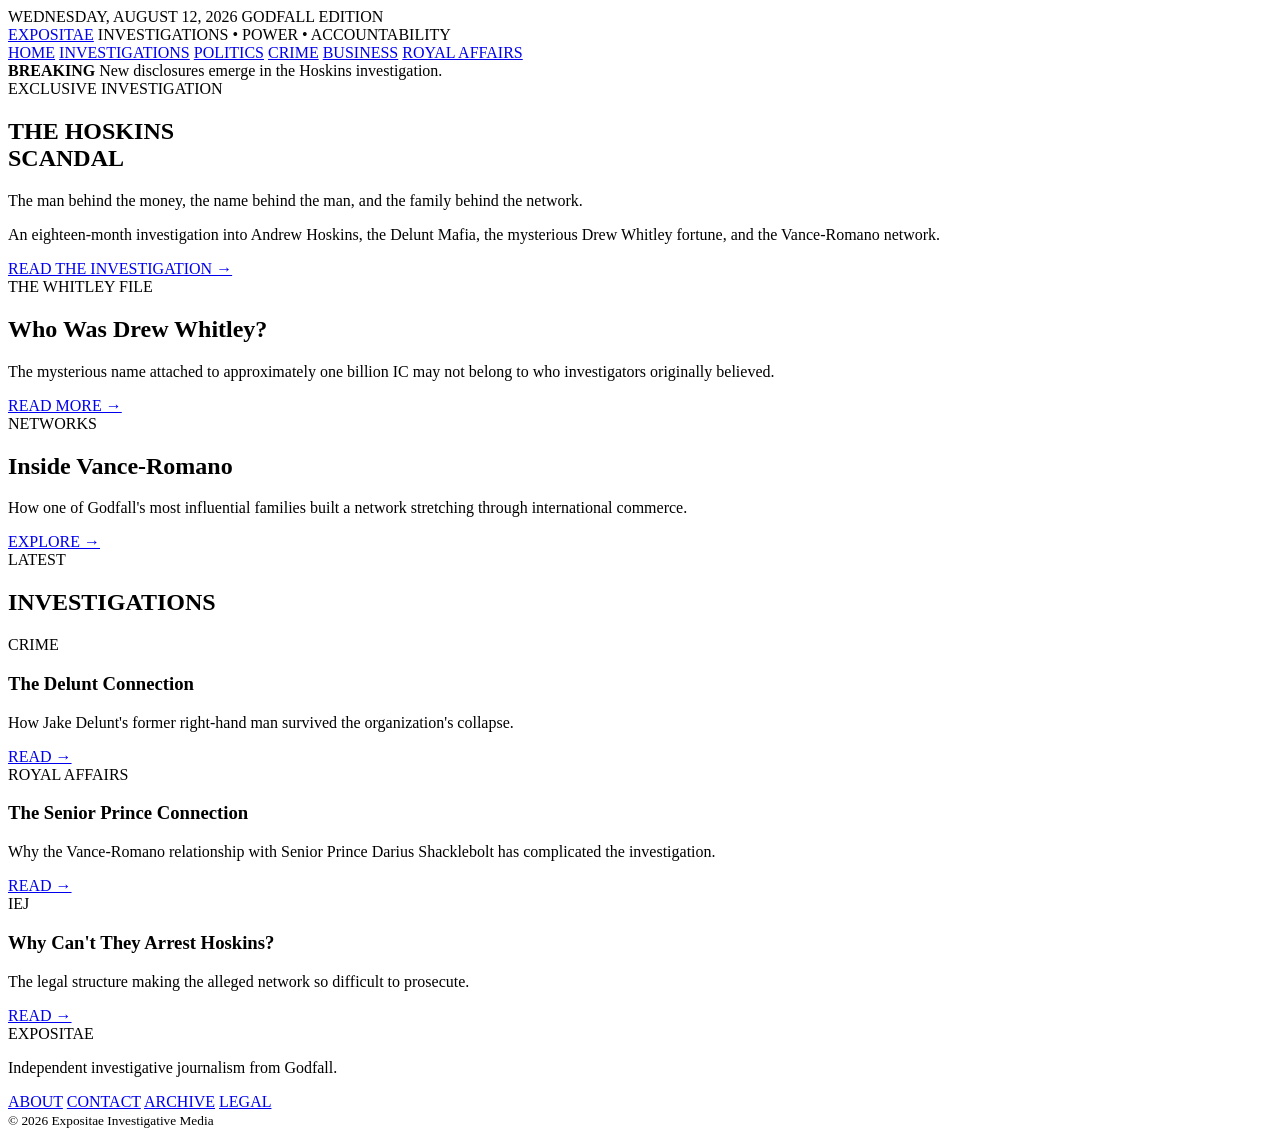
==== commit 760e4d64: "Update index.html" ====
--- a/index.html
+++ b/index.html
@@ -3,282 +3,214 @@
 <head>
     <meta charset="UTF-8">
     <meta name="viewport" content="width=device-width, initial-scale=1.0">
-    <title>Cosmic Gate: Ascension</title>
-    <style>
-        :root {
-            --bg: #020617; --glass: rgba(30, 41, 59, 0.7); --gold: #fbbf24;
-            --order: #38bdf8; --chaos: #a78bfa; --creation: #34d399; --destruction: #fb7185;
-            --common: #94a3b8; --epic: #c084fc; --legend: #fbbf24;
-        }
-        body {
-            margin: 0; font-family: 'Segoe UI', sans-serif; background: var(--bg);
-            color: white; overflow: hidden; height: 100vh; display: flex;
-        }
-        /* Side Navigation */
-        nav {
-            width: 80px; background: rgba(15, 23, 42, 0.9); border-right: 1px solid rgba(255,255,255,0.1);
-            display: flex; flex-direction: column; align-items: center; padding-top: 20px; z-index: 10;
-        }
-        .nav-item {
-            width: 50px; height: 50px; margin-bottom: 20px; cursor: pointer;
-            display: flex; align-items: center; justify-content: center;
-            border-radius: 12px; transition: 0.3s; font-size: 20px;
-        }
-        .nav-item:hover { background: rgba(255,255,255,0.1); color: var(--gold); }
-        .active-nav { background: var(--gold) !important; color: var(--bg) !important; }
-
-        /* Main Content Area */
-        main { flex: 1; position: relative; padding: 20px; overflow-y: auto; }
-        .frame { display: none; animation: fadeIn 0.4s ease-out; }
-        .active-frame { display: block; }
-
-        /* Top Bar Resources */
-        .top-bar {
-            position: absolute; top: 20px; right: 20px; display: flex; gap: 15px;
-            background: var(--glass); padding: 10px 20px; border-radius: 50px;
-            backdrop-filter: blur(10px); border: 1px solid rgba(255,255,255,0.1); z-index: 5;
-        }
-        .res { display: flex; align-items: center; gap: 8px; font-weight: bold; }
-
-        /* Celestial UI Elements */
-        .card-grid { display: grid; grid-template-columns: repeat(auto-fill, minmax(140px, 1fr)); gap: 15px; }
-        .item-card {
-            background: var(--glass); padding: 15px; border-radius: 15px; border: 1px solid rgba(255,255,255,0.05);
-            text-align: center; position: relative;
-        }
-        .rarity-5 { border-color: var(--gold); box-shadow: 0 0 15px rgba(251, 191, 36, 0.2); }
-        
-        button {
-            background: linear-gradient(135deg, #6366f1, #a855f7); color: white;
-            border: none; padding: 12px 24px; border-radius: 10px; cursor: pointer;
-            font-weight: bold; transition: 0.2s;
-        }
-        button:hover { transform: scale(1.05); filter: brightness(1.2); }
-        button:disabled { background: #475569; opacity: 0.5; }
-
-        /* Animations */
-        @keyframes fadeIn { from { opacity: 0; transform: translateY(10px); } to { opacity: 1; transform: translateY(0); } }
-        
-        /* The Summon Gate overlay */
-        #summon-overlay {
-            position: fixed; top:0; left:0; width:100%; height:100%; background: var(--bg);
-            z-index: 100; display: none; flex-direction: column; align-items: center; justify-content: center;
-        }
-    </style>
+
+    <title>Expositae — Investigations, Power & Accountability</title>
+
+    <link rel="stylesheet" href="css/global.css">
+    <link rel="stylesheet" href="css/homepage.css">
 </head>
+
 <body>
 
-    <nav>
-        <div class="nav-item active-nav" onclick="showFrame(1, this)">✦</div>
-        <div class="nav-item" onclick="showFrame(2, this)">✧</div>
-        <div class="nav-item" onclick="showFrame(3, this)">⚔️</div>
-        <div class="nav-item" onclick="showFrame(4, this)">💎</div>
-        <div class="nav-item" onclick="showFrame(5, this)">❂</div>
-        <div class="nav-item" onclick="showFrame(6, this)">🌀</div>
+<header class="site-header">
+
+    <div class="topline">
+        <span>WEDNESDAY, AUGUST 12, 2026</span>
+        <span>GODFALL EDITION</span>
+    </div>
+
+    <div class="brand">
+        <a href="index.html">EXPOSITAE</a>
+        <span>INVESTIGATIONS • POWER • ACCOUNTABILITY</span>
+    </div>
+
+    <nav class="navigation">
+        <a href="index.html">HOME</a>
+        <a href="sections/investigations.html">INVESTIGATIONS</a>
+        <a href="sections/politics.html">POLITICS</a>
+        <a href="sections/crime.html">CRIME</a>
+        <a href="sections/business.html">BUSINESS</a>
+        <a href="sections/royal-affairs.html">ROYAL AFFAIRS</a>
     </nav>
 
-    <div class="top-bar">
-        <div class="res">🟡 <span id="coins-display">0</span></div>
-        <div class="res">🔷 <span id="orbs-display">0</span></div>
-        <div class="res" style="font-size: 0.8em; color: #94a3b8;">Next: <span id="timer-display">30</span>s</div>
-    </div>
-
-    <main>
-        <div id="frame-1" class="frame active-frame">
-            <h2>The Celestial Archive</h2>
-            <div class="card-grid" id="archive-list"></div>
+</header>
+
+
+<div class="breaking">
+    <strong>BREAKING</strong>
+    <span>New disclosures emerge in the Hoskins investigation.</span>
+</div>
+
+
+<main class="homepage">
+
+    <section class="hero-story">
+
+        <span class="category">EXCLUSIVE INVESTIGATION</span>
+
+        <h1>
+            THE HOSKINS<br>
+            SCANDAL
+        </h1>
+
+        <p class="hero-subtitle">
+            The man behind the money, the name behind the man,
+            and the family behind the network.
+        </p>
+
+        <p class="hero-description">
+            An eighteen-month investigation into Andrew Hoskins,
+            the Delunt Mafia, the mysterious Drew Whitley fortune,
+            and the Vance-Romano network.
+        </p>
+
+        <a class="read-button" href="articles/hoskins-scandal.html">
+            READ THE INVESTIGATION →
+        </a>
+
+    </section>
+
+
+    <section class="featured-grid">
+
+        <article class="feature-card">
+
+            <span class="category">THE WHITLEY FILE</span>
+
+            <h2>
+                Who Was Drew Whitley?
+            </h2>
+
+            <p>
+                The mysterious name attached to approximately
+                one billion IC may not belong to who investigators
+                originally believed.
+            </p>
+
+            <a href="articles/drew-whitley.html">
+                READ MORE →
+            </a>
+
+        </article>
+
+
+        <article class="feature-card dark-card">
+
+            <span class="category">NETWORKS</span>
+
+            <h2>
+                Inside Vance-Romano
+            </h2>
+
+            <p>
+                How one of Godfall's most influential families
+                built a network stretching through international
+                commerce.
+            </p>
+
+            <a href="sections/business.html">
+                EXPLORE →
+            </a>
+
+        </article>
+
+    </section>
+
+
+    <section class="latest">
+
+        <div class="section-heading">
+            <span>LATEST</span>
+            <h2>INVESTIGATIONS</h2>
         </div>
 
-        <div id="frame-2" class="frame" style="text-align: center; padding-top: 10vh;">
-            <h1 style="font-size: 3em; color: var(--gold);">HERO'S GATE</h1>
-            <p>1 Diamond Orb per Summon</p>
-            <p id="pity-ui">Pity: 0/80</p>
-            <button onclick="summon('char')">SUMMON UNIT</button>
+        <div class="article-list">
+
+            <article>
+                <span class="category">CRIME</span>
+
+                <h3>
+                    The Delunt Connection
+                </h3>
+
+                <p>
+                    How Jake Delunt's former right-hand man
+                    survived the organization's collapse.
+                </p>
+
+                <a href="articles/hoskins-scandal.html">
+                    READ →
+                </a>
+            </article>
+
+
+            <article>
+                <span class="category">ROYAL AFFAIRS</span>
+
+                <h3>
+                    The Senior Prince Connection
+                </h3>
+
+                <p>
+                    Why the Vance-Romano relationship with
+                    Senior Prince Darius Shacklebolt has
+                    complicated the investigation.
+                </p>
+
+                <a href="sections/royal-affairs.html">
+                    READ →
+                </a>
+            </article>
+
+
+            <article>
+                <span class="category">IEJ</span>
+
+                <h3>
+                    Why Can't They Arrest Hoskins?
+                </h3>
+
+                <p>
+                    The legal structure making the alleged
+                    network so difficult to prosecute.
+                </p>
+
+                <a href="sections/investigations.html">
+                    READ →
+                </a>
+            </article>
+
         </div>
 
-        <div id="frame-3" class="frame" style="text-align: center; padding-top: 10vh;">
-            <h1 style="font-size: 3em; color: var(--order);">ARMORY FORGE</h1>
-            <p>160 Golden Coins per Forge</p>
-            <button onclick="summon('weapon')">FORGE WEAPON</button>
-        </div>
-
-        <div id="frame-4" class="frame">
-            <h2>The Exchange</h2>
-            <div class="item-card" style="max-width: 300px; margin: auto;">
-                <h3>Convert Coins</h3>
-                <p>160 🟡 → 1 🔷</p>
-                <p id="cooldown-ui" style="color: var(--destruction);"></p>
-                <button id="convert-btn" onclick="convertCurrency()">Convert (Max 10)</button>
-            </div>
-        </div>
-
-        <div id="frame-5" class="frame">
-            <h2>Sanctuary of Ascension</h2>
-            <p>Select an owned unit to level up using duplicates.</p>
-            <div id="sanctuary-list" class="card-grid"></div>
-        </div>
-
-        <div id="frame-6" class="frame">
-            <h2>Rift Expeditions</h2>
-            <div id="expedition-list" style="display: flex; flex-direction: column; gap: 15px;"></div>
-        </div>
-    </main>
-
-    <div id="summon-overlay">
-        <h1 id="summon-reveal-name" style="font-size: 4em;"></h1>
-        <h3 id="summon-reveal-rarity"></h3>
-        <button onclick="closeSummon()" style="margin-top: 40px;">CONFIRM</button>
-    </div>
-
-<script>
-    // --- GAME DATA ---
-    const CHARACTERS = [
-        { id: 'sen', name: "Senzuku Sakuri", type: "Order", stars: 5, hp: 1200, dmg: 150 },
-        { id: 'kas', name: "Kasumi Kurogane", type: "Chaos", stars: 5, hp: 1000, dmg: 180 },
-        { id: 'nor', name: "Noriko Hoshino", type: "Creation", stars: 5, hp: 1100, dmg: 160 },
-        { id: 'rog', name: "Rogu Kurai", type: "Destruction", stars: 5, hp: 900, dmg: 210 },
-        { id: 'cal', name: "Caleb Lukas", type: "Order", stars: 4, hp: 850, dmg: 110 },
-        { id: 'rin', name: "Rin Vance", type: "Chaos", stars: 4, hp: 750, dmg: 130 },
-        { id: 'kat', name: "Kathleen Damascus", type: "Creation", stars: 4, hp: 900, dmg: 105 },
-        { id: 'hin', name: "Hinari Shirogane", type: "Destruction", stars: 4, hp: 700, dmg: 145 }
-    ];
-
-    const WEAPONS = [
-        { id: 'w1', name: "Binding Contract", type: "Order", boost: "Coins 2x", stars: 3 },
-        { id: 'w2', name: "Multiple Existence", type: "Chaos", boost: "Exp 2x", stars: 3 },
-        { id: 'w3', name: "Wu Summoning", type: "Creation", boost: "Wish 2x", stars: 3 },
-        { id: 'w4', name: "Final Merge", type: "Destruction", boost: "Rift 2x", stars: 3 }
-        // ... more weapons can be added here
-    ];
-
-    // --- STATE & SAVE SYSTEM ---
-    let state = JSON.parse(localStorage.getItem('cosmicSave')) || {
-        coins: 500, orbs: 10, pity: 0, 
-        owned: {}, // { id: count }
-        conversions: 0, lastConv: 0
-    };
-
-    function save() { localStorage.setItem('cosmicSave', JSON.stringify(state)); updateUI(); }
-
-    // --- TIMER & CURRENCY ---
-    let timeLeft = 30;
-    setInterval(() => {
-        timeLeft--;
-        if(timeLeft <= 0) { timeLeft = 30; state.coins += 50; save(); }
-        document.getElementById('timer-display').innerText = timeLeft;
-        
-        // Handle shop cooldown
-        let now = Date.now();
-        if(state.conversions >= 10 && now - state.lastConv < 60000) {
-            document.getElementById('convert-btn').disabled = true;
-            document.getElementById('cooldown-ui').innerText = `Cooldown: ${Math.ceil((60000 - (now - state.lastConv))/1000)}s`;
-        } else if (state.conversions >= 10) {
-            state.conversions = 0; save();
-        } else {
-            document.getElementById('convert-btn').disabled = false;
-            document.getElementById('cooldown-ui').innerText = "";
-        }
-    }, 1000);
-
-    function convertCurrency() {
-        if(state.coins >= 160) {
-            state.coins -= 160; state.orbs += 1; state.conversions++;
-            if(state.conversions === 10) state.lastConv = Date.now();
-            save();
-        }
-    }
-
-    // --- NAVIGATION ---
-    function showFrame(id, el) {
-        document.querySelectorAll('.frame').forEach(f => f.classList.remove('active-frame'));
-        document.querySelectorAll('.nav-item').forEach(n => n.classList.remove('active-nav'));
-        document.getElementById('frame-'+id).classList.add('active-frame');
-        el.classList.add('active-nav');
-        if(id === 1) renderArchive();
-        if(id === 5) renderSanctuary();
-    }
-
-    // --- SUMMON LOGIC ---
-    function summon(type) {
-        if(type === 'char' && state.orbs < 1) return;
-        if(type === 'weapon' && state.coins < 160) return;
-
-        if(type === 'char') { state.orbs--; state.pity++; } else { state.coins -= 160; }
-
-        let result;
-        let roll = Math.random() * 100;
-
-        if(type === 'char') {
-            if(state.pity >= 80 || roll < 1.6) { 
-                result = CHARACTERS.filter(c => c.stars === 5)[Math.floor(Math.random()*4)];
-                state.pity = 0;
-            } else if (roll < 12) {
-                result = CHARACTERS.filter(c => c.stars === 4)[Math.floor(Math.random()*4)];
-            } else {
-                result = WEAPONS[Math.floor(Math.random()*WEAPONS.length)];
-            }
-        } else {
-            result = WEAPONS[Math.floor(Math.random()*WEAPONS.length)];
-        }
-
-        state.owned[result.id] = (state.owned[result.id] || 0) + 1;
-        save();
-        showSummon(result);
-    }
-
-    function showSummon(item) {
-        const overlay = document.getElementById('summon-overlay');
-        const colors = { 3: 'var(--order)', 4: 'var(--epic)', 5: 'var(--legend)' };
-        overlay.style.display = 'flex';
-        overlay.style.boxShadow = `inset 0 0 100px ${colors[item.stars]}`;
-        document.getElementById('summon-reveal-name').innerText = item.name;
-        document.getElementById('summon-reveal-name').style.color = colors[item.stars];
-        document.getElementById('summon-reveal-rarity').innerText = "⭐".repeat(item.stars);
-    }
-
-    function closeSummon() { document.getElementById('summon-overlay').style.display = 'none'; }
-
-    // --- UI RENDERING ---
-    function updateUI() {
-        document.getElementById('coins-display').innerText = state.coins;
-        document.getElementById('orbs-display').innerText = state.orbs;
-        document.getElementById('pity-ui').innerText = `Pity: ${state.pity}/80`;
-    }
-
-    function renderArchive() {
-        const list = document.getElementById('archive-list');
-        list.innerHTML = "";
-        [...CHARACTERS, ...WEAPONS].forEach(item => {
-            const count = state.owned[item.id] || 0;
-            list.innerHTML += `
-                <div class="item-card ${count > 0 ? 'rarity-'+item.stars : ''}" style="opacity: ${count > 0 ? 1 : 0.4}">
-                    <div style="font-size:0.7em">${item.type}</div>
-                    <strong>${item.name}</strong>
-                    <div>${count > 0 ? 'Lv. '+count : 'LOCKED'}</div>
-                </div>`;
-        });
-    }
-
-    function renderSanctuary() {
-        const list = document.getElementById('sanctuary-list');
-        list.innerHTML = "";
-        CHARACTERS.forEach(c => {
-            const count = state.owned[c.id] || 0;
-            if(count > 1) {
-                list.innerHTML += `
-                    <div class="item-card rarity-${c.stars}">
-                        <h3>${c.name}</h3>
-                        <p>Duplicates: ${count - 1}</p>
-                        <p>Stats: HP ${c.hp + (count*100)} / ATK ${c.dmg + (count*10)}</p>
-                    </div>`;
-            }
-        });
-        if(list.innerHTML === "") list.innerHTML = "<p>No duplicates found. Keep summoning!</p>";
-    }
-
-    // Initialize
-    save();
-    renderArchive();
-</script>
+    </section>
+
+</main>
+
+
+<footer class="site-footer">
+
+    <div class="footer-brand">
+        EXPOSITAE
+    </div>
+
+    <p>
+        Independent investigative journalism from Godfall.
+    </p>
+
+    <div class="footer-links">
+        <a href="#">ABOUT</a>
+        <a href="#">CONTACT</a>
+        <a href="#">ARCHIVE</a>
+        <a href="#">LEGAL</a>
+    </div>
+
+    <small>
+        © 2026 Expositae Investigative Media
+    </small>
+
+</footer>
+
+<script src="js/main.js"></script>
+
 </body>
 </html>
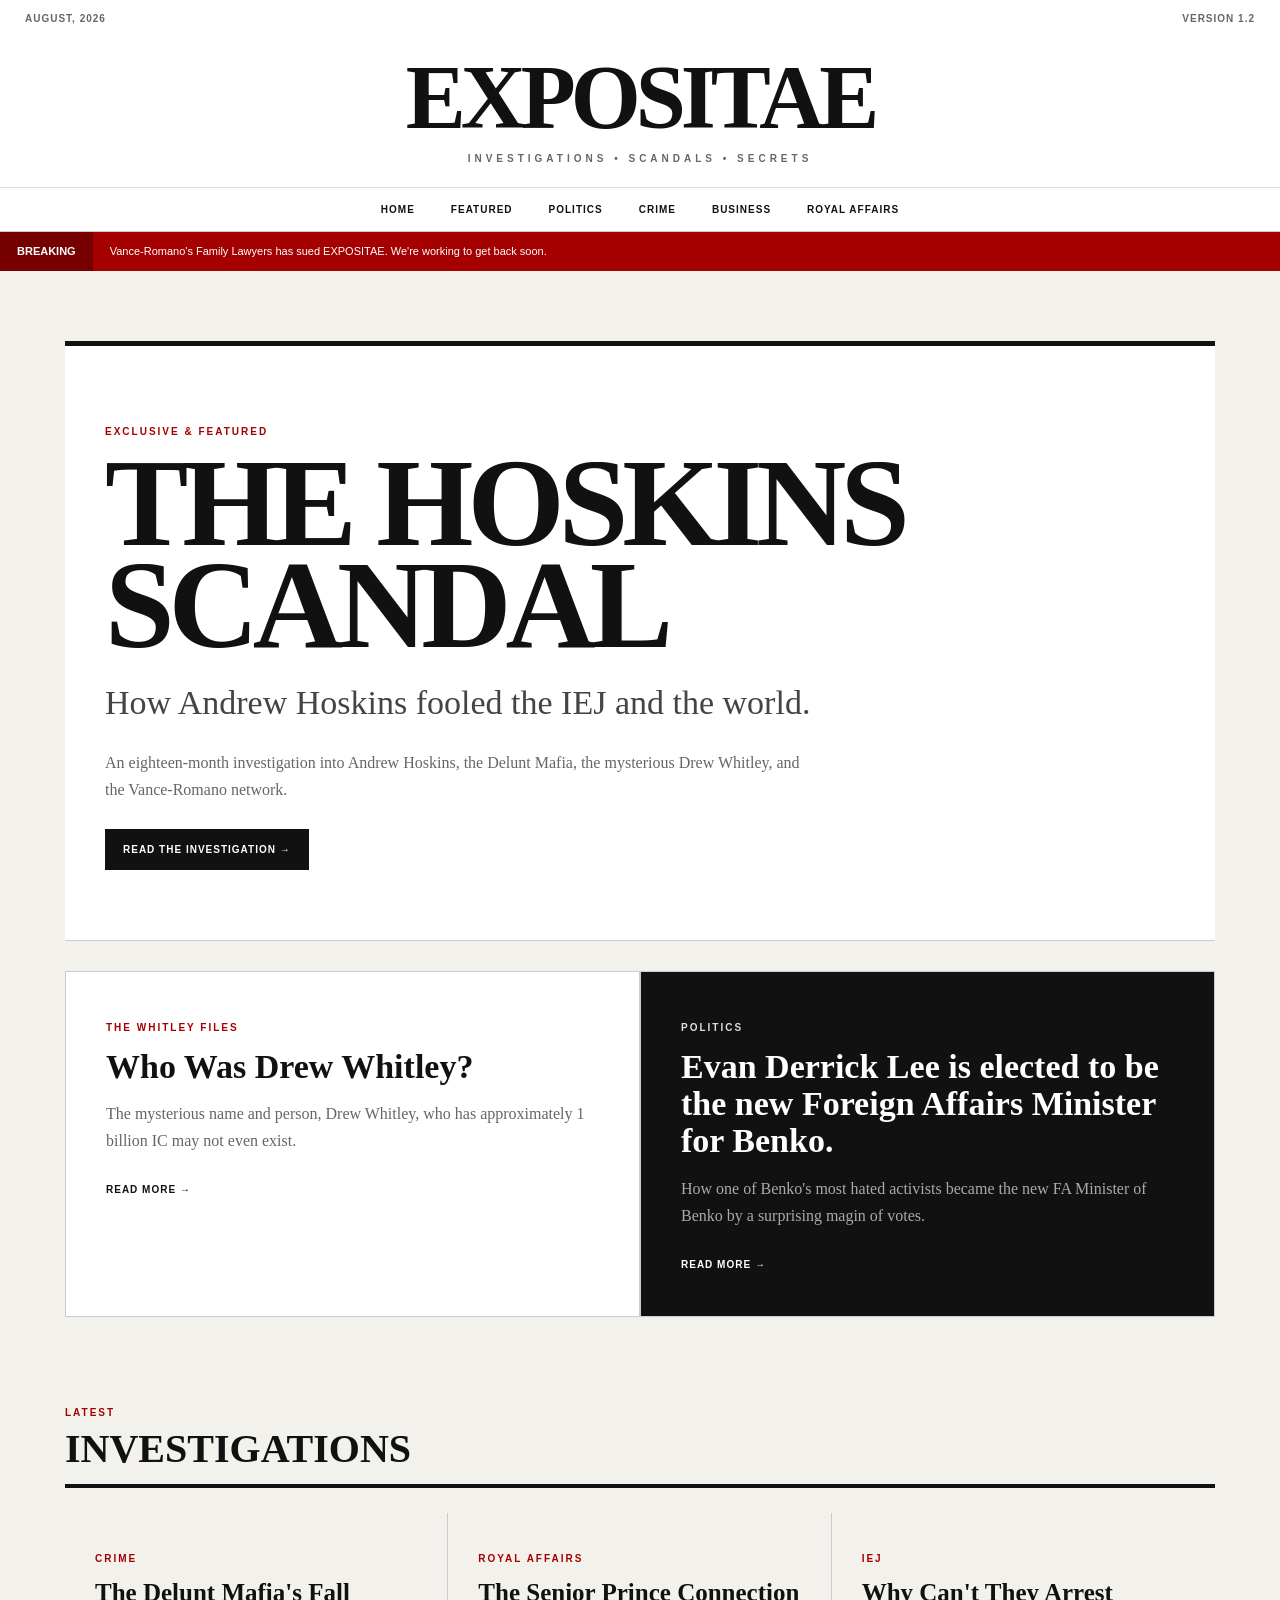
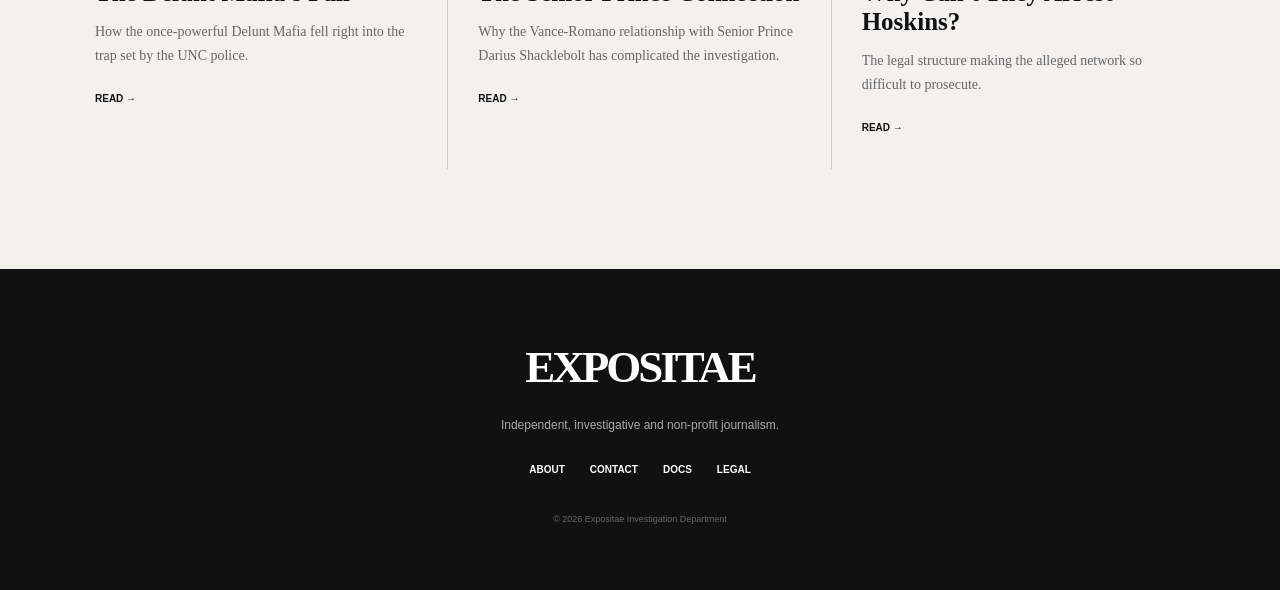
==== commit f2d5daeb: "Update index.html" ====
--- a/index.html
+++ b/index.html
@@ -4,7 +4,7 @@
     <meta charset="UTF-8">
     <meta name="viewport" content="width=device-width, initial-scale=1.0">
 
-    <title>Expositae — Investigations, Power & Accountability</title>
+    <title>EXPOSITAE</title>
 
     <link rel="stylesheet" href="css/global.css">
     <link rel="stylesheet" href="css/homepage.css">
@@ -15,18 +15,18 @@
 <header class="site-header">
 
     <div class="topline">
-        <span>WEDNESDAY, AUGUST 12, 2026</span>
-        <span>GODFALL EDITION</span>
+        <span>AUGUST, 2026</span>
+        <span>VERSION 1.2</span>
     </div>
 
     <div class="brand">
         <a href="index.html">EXPOSITAE</a>
-        <span>INVESTIGATIONS • POWER • ACCOUNTABILITY</span>
+        <span>INVESTIGATIONS • SCANDALS • SECRETS</span>
     </div>
 
     <nav class="navigation">
         <a href="index.html">HOME</a>
-        <a href="sections/investigations.html">INVESTIGATIONS</a>
+        <a href="sections/investigations.html">FEATURED</a>
         <a href="sections/politics.html">POLITICS</a>
         <a href="sections/crime.html">CRIME</a>
         <a href="sections/business.html">BUSINESS</a>
@@ -38,7 +38,7 @@
 
 <div class="breaking">
     <strong>BREAKING</strong>
-    <span>New disclosures emerge in the Hoskins investigation.</span>
+    <span>Vance-Romano's Family Lawyers has sued EXPOSITAE. We're working to get back soon.</span>
 </div>
 
 
@@ -46,7 +46,7 @@
 
     <section class="hero-story">
 
-        <span class="category">EXCLUSIVE INVESTIGATION</span>
+        <span class="category">EXCLUSIVE & FEATURED</span>
 
         <h1>
             THE HOSKINS<br>
@@ -54,13 +54,12 @@
         </h1>
 
         <p class="hero-subtitle">
-            The man behind the money, the name behind the man,
-            and the family behind the network.
+            How Andrew Hoskins fooled the IEJ and the world.
         </p>
 
         <p class="hero-description">
             An eighteen-month investigation into Andrew Hoskins,
-            the Delunt Mafia, the mysterious Drew Whitley fortune,
+            the Delunt Mafia, the mysterious Drew Whitley,
             and the Vance-Romano network.
         </p>
 
@@ -75,16 +74,14 @@
 
         <article class="feature-card">
 
-            <span class="category">THE WHITLEY FILE</span>
+            <span class="category">THE WHITLEY FILES</span>
 
             <h2>
                 Who Was Drew Whitley?
             </h2>
 
             <p>
-                The mysterious name attached to approximately
-                one billion IC may not belong to who investigators
-                originally believed.
+                The mysterious name and person, Drew Whitley, who has approximately 1 billion IC may not even exist.
             </p>
 
             <a href="articles/drew-whitley.html">
@@ -96,20 +93,18 @@
 
         <article class="feature-card dark-card">
 
-            <span class="category">NETWORKS</span>
+            <span class="category">POLITICS</span>
 
             <h2>
-                Inside Vance-Romano
+                Evan Derrick Lee is elected to be the new Foreign Affairs Minister for Benko.
             </h2>
 
             <p>
-                How one of Godfall's most influential families
-                built a network stretching through international
-                commerce.
+                How one of Benko's most hated activists became the new FA Minister of Benko by a surprising magin of votes.
             </p>
 
-            <a href="sections/business.html">
-                EXPLORE →
+            <a href="sections/politics.html">
+                READ MORE →
             </a>
 
         </article>
@@ -130,15 +125,14 @@
                 <span class="category">CRIME</span>
 
                 <h3>
-                    The Delunt Connection
+                    The Delunt Mafia's Fall
                 </h3>
 
                 <p>
-                    How Jake Delunt's former right-hand man
-                    survived the organization's collapse.
+                    How the once-powerful Delunt Mafia fell right into the trap set by the UNC police.
                 </p>
 
-                <a href="articles/hoskins-scandal.html">
+                <a href="articles/fall-of-delunt-mafia.html">
                     READ →
                 </a>
             </article>
@@ -194,18 +188,18 @@
     </div>
 
     <p>
-        Independent investigative journalism from Godfall.
+        Independent, investigative and non-profit journalism.
     </p>
 
     <div class="footer-links">
-        <a href="#">ABOUT</a>
-        <a href="#">CONTACT</a>
-        <a href="#">ARCHIVE</a>
-        <a href="#">LEGAL</a>
+        <a href="about.html">ABOUT</a>
+        <a href="contact/index.html">CONTACT</a>
+        <a href="docs.html">DOCS</a>
+        <a href="legal.html">LEGAL</a>
     </div>
 
     <small>
-        © 2026 Expositae Investigative Media
+        © 2026 Expositae Investigation Department
     </small>
 
 </footer>
--- a/css/global.css
+++ b/css/global.css
@@ -0,0 +1,261 @@
+/* =========================================
+   EXPOSITAE — GLOBAL STYLES
+========================================= */
+
+* {
+    box-sizing: border-box;
+    margin: 0;
+    padding: 0;
+}
+
+:root {
+    --black: #111111;
+    --white: #ffffff;
+    --paper: #f3f1ec;
+    --paper-dark: #e5e1d9;
+    --gray: #666666;
+    --light-gray: #cccccc;
+    --red: #a40000;
+    --dark-red: #760000;
+}
+
+html {
+    scroll-behavior: smooth;
+}
+
+body {
+    background: var(--paper);
+    color: var(--black);
+
+    font-family:
+        Georgia,
+        "Times New Roman",
+        serif;
+
+    line-height: 1.7;
+}
+
+
+/* LINKS */
+
+a {
+    color: inherit;
+    text-decoration: none;
+}
+
+
+/* HEADER */
+
+.site-header {
+    background: var(--white);
+    border-bottom: 1px solid var(--light-gray);
+}
+
+.topline {
+    max-width: 1300px;
+    margin: auto;
+
+    padding: 10px 25px;
+
+    display: flex;
+    justify-content: space-between;
+
+    font-family: Arial, sans-serif;
+    font-size: 10px;
+    font-weight: bold;
+    letter-spacing: 1px;
+
+    color: var(--gray);
+}
+
+.brand {
+    text-align: center;
+    padding: 20px;
+}
+
+.brand a {
+    display: block;
+
+    font-size: clamp(50px, 8vw, 90px);
+    font-weight: 900;
+    line-height: 0.9;
+
+    letter-spacing: -5px;
+}
+
+.brand span {
+    display: block;
+
+    margin-top: 12px;
+
+    font-family: Arial, sans-serif;
+    font-size: 10px;
+    font-weight: bold;
+    letter-spacing: 4px;
+
+    color: var(--gray);
+}
+
+
+/* NAVIGATION */
+
+.navigation {
+    border-top: 1px solid #ddd;
+
+    display: flex;
+    justify-content: center;
+    flex-wrap: wrap;
+}
+
+.navigation a {
+    padding: 13px 18px;
+
+    font-family: Arial, sans-serif;
+    font-size: 10px;
+    font-weight: bold;
+    letter-spacing: 1px;
+}
+
+.navigation a:hover {
+    background: var(--black);
+    color: var(--white);
+}
+
+
+/* BREAKING */
+
+.breaking {
+    display: flex;
+    align-items: center;
+
+    background: var(--red);
+    color: var(--white);
+
+    font-family: Arial, sans-serif;
+    font-size: 11px;
+}
+
+.breaking strong {
+    padding: 10px 17px;
+    background: var(--dark-red);
+}
+
+.breaking span {
+    padding: 10px 17px;
+}
+
+
+/* CATEGORY */
+
+.category {
+    display: inline-block;
+
+    margin-bottom: 12px;
+
+    color: var(--red);
+
+    font-family: Arial, sans-serif;
+    font-size: 10px;
+    font-weight: 900;
+    letter-spacing: 2px;
+}
+
+
+/* BUTTON */
+
+.read-button {
+    display: inline-block;
+
+    padding: 12px 18px;
+
+    background: var(--black);
+    color: var(--white);
+
+    font-family: Arial, sans-serif;
+    font-size: 10px;
+    font-weight: bold;
+    letter-spacing: 1px;
+
+    transition: 0.2s;
+}
+
+.read-button:hover {
+    background: var(--red);
+}
+
+
+/* FOOTER */
+
+.site-footer {
+    margin-top: 100px;
+
+    padding: 60px 25px;
+
+    background: var(--black);
+    color: var(--white);
+
+    text-align: center;
+}
+
+.footer-brand {
+    font-size: 45px;
+    font-weight: 900;
+    letter-spacing: -3px;
+}
+
+.site-footer p {
+    margin: 10px 0 25px;
+
+    color: #aaa;
+
+    font-family: Arial, sans-serif;
+    font-size: 12px;
+}
+
+.footer-links {
+    display: flex;
+    justify-content: center;
+    gap: 25px;
+
+    margin-bottom: 25px;
+}
+
+.footer-links a {
+    font-family: Arial, sans-serif;
+    font-size: 10px;
+    font-weight: bold;
+}
+
+.footer-links a:hover {
+    color: #aaa;
+}
+
+.site-footer small {
+    color: #666;
+
+    font-family: Arial, sans-serif;
+    font-size: 9px;
+}
+
+
+/* MOBILE */
+
+@media (max-width: 650px) {
+
+    .topline {
+        padding: 9px 15px;
+    }
+
+    .navigation a {
+        padding: 9px;
+        font-size: 9px;
+    }
+
+    .brand a {
+        letter-spacing: -3px;
+    }
+
+    .breaking {
+        font-size: 9px;
+    }
+}
--- a/css/homepage.css
+++ b/css/homepage.css
@@ -0,0 +1,193 @@
+/* =========================================
+   EXPOSITAE — HOMEPAGE
+========================================= */
+
+.homepage {
+    max-width: 1200px;
+    margin: 70px auto;
+    padding: 0 25px;
+}
+
+
+/* HERO */
+
+.hero-story {
+    padding: 70px 40px;
+
+    border-top: 5px solid var(--black);
+    border-bottom: 1px solid var(--light-gray);
+
+    background: var(--white);
+}
+
+.hero-story h1 {
+    font-size: clamp(60px, 10vw, 125px);
+    line-height: 0.82;
+    letter-spacing: -6px;
+
+    margin-bottom: 25px;
+}
+
+.hero-subtitle {
+    max-width: 800px;
+
+    font-size: clamp(22px, 3vw, 34px);
+    line-height: 1.25;
+
+    color: #444;
+}
+
+.hero-description {
+    max-width: 700px;
+
+    margin: 25px 0;
+
+    font-size: 16px;
+    color: var(--gray);
+}
+
+
+/* FEATURED */
+
+.featured-grid {
+    display: grid;
+    grid-template-columns: 1fr 1fr;
+
+    margin-top: 30px;
+}
+
+.feature-card {
+    padding: 40px;
+
+    background: white;
+
+    border: 1px solid var(--light-gray);
+}
+
+.feature-card h2 {
+    font-size: 34px;
+    line-height: 1.1;
+
+    margin-bottom: 15px;
+}
+
+.feature-card p {
+    color: var(--gray);
+    margin-bottom: 20px;
+}
+
+.feature-card a {
+    font-family: Arial, sans-serif;
+    font-size: 10px;
+    font-weight: bold;
+    letter-spacing: 1px;
+}
+
+.feature-card a:hover {
+    color: var(--red);
+}
+
+.dark-card {
+    background: var(--black);
+    color: var(--white);
+}
+
+.dark-card .category {
+    color: #ddd;
+}
+
+.dark-card p {
+    color: #aaa;
+}
+
+
+/* LATEST */
+
+.latest {
+    margin-top: 80px;
+}
+
+.section-heading {
+    border-bottom: 4px solid var(--black);
+
+    margin-bottom: 25px;
+}
+
+.section-heading span {
+    color: var(--red);
+
+    font-family: Arial, sans-serif;
+    font-size: 10px;
+    font-weight: bold;
+    letter-spacing: 2px;
+}
+
+.section-heading h2 {
+    font-size: 40px;
+    line-height: 1;
+    margin: 5px 0 15px;
+}
+
+.article-list {
+    display: grid;
+    grid-template-columns: repeat(3, 1fr);
+}
+
+.article-list article {
+    padding: 30px;
+
+    border-right: 1px solid var(--light-gray);
+}
+
+.article-list article:last-child {
+    border-right: none;
+}
+
+.article-list h3 {
+    font-size: 25px;
+    line-height: 1.15;
+
+    margin-bottom: 12px;
+}
+
+.article-list p {
+    color: var(--gray);
+
+    font-size: 14px;
+
+    margin-bottom: 15px;
+}
+
+.article-list a {
+    font-family: Arial, sans-serif;
+    font-size: 10px;
+    font-weight: bold;
+}
+
+
+/* MOBILE */
+
+@media (max-width: 750px) {
+
+    .homepage {
+        margin-top: 40px;
+    }
+
+    .hero-story {
+        padding: 45px 25px;
+    }
+
+    .hero-story h1 {
+        letter-spacing: -4px;
+    }
+
+    .featured-grid,
+    .article-list {
+        grid-template-columns: 1fr;
+    }
+
+    .article-list article {
+        border-right: none;
+        border-bottom: 1px solid var(--light-gray);
+    }
+}
